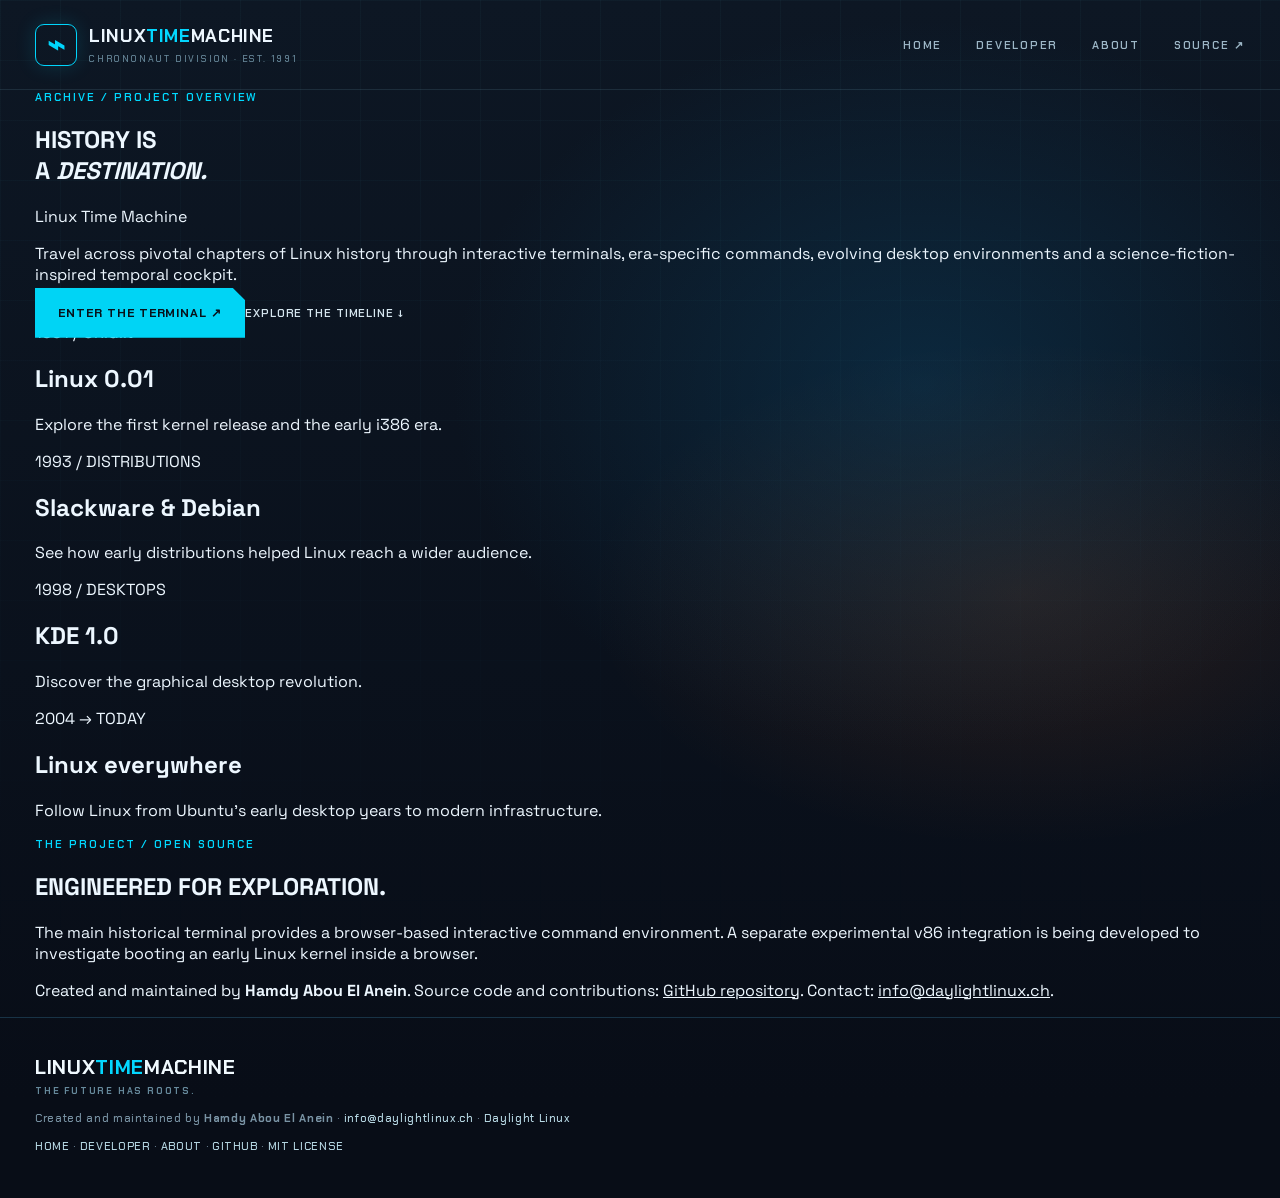
==== about.html @ ec5e4314 "feat: add polished about.html with creator identity and contact" ====
<!doctype html><html lang="en"><head><meta charset="UTF-8"><meta name="viewport" content="width=device-width,initial-scale=1"><meta name="theme-color" content="#080d17"><meta name="description" content="Explore Linux Time Machine, an interactive journey through the history of Linux, created by Hamdy Abou El Anein."><title>About | Linux Time Machine</title><link rel="stylesheet" href="/style.css?v=20261117-odyssey10"></head><body><div class="ambient" aria-hidden="true"></div><header class="site-header"><a class="brand" href="/" aria-label="Linux Time Machine home"><span class="brand-icon">⌁</span><span>LINUX<span class="brand-highlight">TIME</span>MACHINE<small>CHRONONAUT DIVISION · EST. 1991</small></span></a><nav class="header-links"><a href="/">HOME</a><a href="/developer.html">DEVELOPER</a><a href="/about.html">ABOUT</a><a href="https://github.com/hamdyaea/linux-time-machine" target="_blank" rel="noopener noreferrer">SOURCE ↗</a></nav></header><main class="profile-page"><section class="profile-hero"><div class="section-kicker">ARCHIVE / PROJECT OVERVIEW</div><h1>HISTORY IS<br>A <em>DESTINATION.</em></h1><p class="profile-lead">Linux Time Machine</p><p>Travel across pivotal chapters of Linux history through interactive terminals, era-specific commands, evolving desktop environments and a science-fiction-inspired temporal cockpit.</p><div class="profile-actions"><a class="primary-action" href="/#terminal-section">ENTER THE TERMINAL ↗</a><a class="secondary-action" href="/#timeline">EXPLORE THE TIMELINE ↓</a></div></section><section class="profile-grid"><article><span>1991 / ORIGIN</span><h2>Linux 0.01</h2><p>Explore the first kernel release and the early i386 era.</p></article><article><span>1993 / DISTRIBUTIONS</span><h2>Slackware &amp; Debian</h2><p>See how early distributions helped Linux reach a wider audience.</p></article><article><span>1998 / DESKTOPS</span><h2>KDE 1.0</h2><p>Discover the graphical desktop revolution.</p></article><article><span>2004 → TODAY</span><h2>Linux everywhere</h2><p>Follow Linux from Ubuntu's early desktop years to modern infrastructure.</p></article></section><section class="profile-panel"><div class="section-kicker">THE PROJECT / OPEN SOURCE</div><h2>ENGINEERED FOR EXPLORATION.</h2><p>The main historical terminal provides a browser-based interactive command environment. A separate experimental v86 integration is being developed to investigate booting an early Linux kernel inside a browser.</p><p>Created and maintained by <strong>Hamdy Abou El Anein</strong>. Source code and contributions: <a href="https://github.com/hamdyaea/linux-time-machine">GitHub repository</a>. Contact: <a href="mailto:info@daylightlinux.ch">info@daylightlinux.ch</a>.</p></section></main><footer><div class="footer-brand">LINUX<span>TIME</span>MACHINE <small>THE FUTURE HAS ROOTS.</small></div><div>Created and maintained by <strong>Hamdy Abou El Anein</strong> · <a href="mailto:info@daylightlinux.ch">info@daylightlinux.ch</a> · <a href="https://daylightlinux.ch">Daylight Linux</a></div><div><a href="/">HOME</a> · <a href="/developer.html">DEVELOPER</a> · <a href="/about.html">ABOUT</a> · <a href="https://github.com/hamdyaea">GITHUB</a> · <a href="https://github.com/hamdyaea/linux-time-machine/blob/main/LICENSE">MIT LICENSE</a></div></footer></body></html>
---- style.css ----
@import url('https://fonts.googleapis.com/css2?family=Chakra+Petch:wght@400;500;600;700&family=Space+Grotesk:wght@400;500;600;700&display=swap');
:root{color-scheme:dark;font-family:'Space Grotesk',Arial,sans-serif;background:#080d17;color:#edf7ff;scroll-behavior:smooth}*{box-sizing:border-box}body{margin:0;overflow-x:hidden}a{color:inherit}button,input{font:inherit}button{cursor:pointer}::selection{background:#00dcff;color:#07111b}.ambient{position:absolute;z-index:-1;inset:0 0 auto;height:1100px;background:radial-gradient(ellipse at 72% 35%,#0c486c65,transparent 36%),radial-gradient(ellipse at 80% 54%,#ef732522,transparent 30%),linear-gradient(180deg,#0d1724,#080d17);pointer-events:none}.ambient:after{content:"";position:absolute;inset:0;background-image:linear-gradient(#66d9ed09 1px,transparent 1px),linear-gradient(90deg,#66d9ed09 1px,transparent 1px);background-size:60px 60px;mask-image:linear-gradient(180deg,#000,transparent 90%)}.site-header{max-width:1300px;margin:auto;height:90px;padding:0 35px;display:flex;align-items:center;justify-content:space-between;border-bottom:1px solid #8bc9de21}.brand{display:flex;align-items:center;gap:12px;text-decoration:none;font:700 18px 'Chakra Petch',sans-serif;letter-spacing:.035em}.brand-highlight,.footer-brand span{color:#03d7ff}.brand small{display:block;color:#69899b;font:500 9px 'Chakra Petch',sans-serif;letter-spacing:.2em;margin-top:5px}.brand-icon{display:grid;place-items:center;width:42px;height:42px;border:1px solid #00d5fc;color:#00d5fc;border-radius:9px;font-size:30px;box-shadow:0 0 20px #00d9ff26}.header-links{display:flex;align-items:center;gap:34px}.header-links a{font:600 11px 'Chakra Petch',sans-serif;letter-spacing:.16em;text-decoration:none;color:#9db7c7}.header-links a:hover{color:#00d7ff}main{max-width:1300px;margin:auto;padding:0 35px}.hero{min-height:670px;display:grid;grid-template-columns:1fr 1fr;align-items:center;gap:30px;padding:80px 0 100px}.hero-copy{position:relative;z-index:2}.eyebrow,.section-kicker{font:600 11px 'Chakra Petch',sans-serif;letter-spacing:.18em;color:#00d9ff}.eyebrow{display:flex;align-items:center;gap:10px}.signal{width:7px;height:7px;background:#00d9ff;border-radius:50%;box-shadow:0 0 13px #00d9ff}.serial{color:#647f92}.hero h1{font:700 clamp(64px,7.1vw,110px)/.95 'Chakra Petch',sans-serif;letter-spacing:-.065em;margin:25px 0 24px}.outline-word{-webkit-text-stroke:1px #9ab9c9;color:transparent}.gradient-word{color:#00d9ff;text-shadow:0 0 45px #00bfff4a}.hero-copy>p{max-width:485px;color:#9bb4c6;font-size:16px;line-height:1.8}.hero-actions{display:flex;gap:22px;align-items:center;margin-top:35px;flex-wrap:wrap}.primary-action{background:#00d4f5;color:#07121b;text-decoration:none;padding:17px 23px;font:700 12px 'Chakra Petch',sans-serif;letter-spacing:.08em;box-shadow:0 0 35px #00d9ff33;clip-path:polygon(0 0,94% 0,100% 25%,100% 100%,0 100%)}.primary-action span{margin-left:12px}.primary-action:hover{background:#79edff}.secondary-action{color:#d6e6ef;text-decoration:none;font:600 11px 'Chakra Petch',sans-serif;letter-spacing:.08em}.secondary-action:hover{color:#00d9ff}.hero-stats{display:flex;gap:38px;margin-top:62px}.hero-stats div{display:flex;flex-direction:column;gap:7px;border-left:1px solid #2d586a;padding-left:15px}.hero-stats b{font:700 24px 'Chakra Petch',sans-serif}.hero-stats span{font:500 9px 'Chakra Petch',sans-serif;letter-spacing:.12em;color:#69899b}.machine-scene{height:540px;position:relative;isolation:isolate;overflow:hidden}.machine-scene:before{content:"";position:absolute;inset:6% 0 0;background:radial-gradient(ellipse at 50% 55%,#0a8cb32a,transparent 55%)}.scene-label{position:absolute;z-index:4;color:#719cb0;font:600 10px 'Chakra Petch',sans-serif;letter-spacing:.15em}.scene-label span{color:#03d9fc}.scene-label.top{top:20px;left:20px}.scene-label.bottom{bottom:20px;right:20px}.portal{position:absolute;width:min(440px,90%);aspect-ratio:1;left:50%;top:42%;transform:translate(-50%,-50%);border-radius:50%;filter:drop-shadow(0 0 36px #00c9ff66)}.portal-ring{position:absolute;inset:0;border-radius:50%;border:3px solid #00d9ff;box-shadow:0 0 15px #00d9ff,inset 0 0 35px #00d9ff77,0 0 75px #00d9ff44}.portal-ring.outer{background:repeating-conic-gradient(from 4deg,#00cfff 0deg 1deg,transparent 1deg 12deg);mask:radial-gradient(circle,transparent 61%,#000 63%,#000 65%,transparent 67%);animation:rotate 36s linear infinite}.portal-ring.inner{inset:10%;border:1px solid #5ee8ff88;background:radial-gradient(circle,#00b5f512 0%,#02283b6b 58%,transparent 68%);box-shadow:inset 0 0 70px #00b6ff30,0 0 30px #00b6ff33}.portal-core{position:absolute;inset:20%;display:flex;flex-direction:column;align-items:center;justify-content:center;background:radial-gradient(circle,#083b53aa,#02111a44 75%);border-radius:50%}.portal-year{font:700 clamp(66px,8vw,108px) 'Chakra Petch',sans-serif;letter-spacing:-.07em;color:#e5faff;text-shadow:0 0 35px #00cfff}.portal-caption{font:600 9px 'Chakra Petch',sans-serif;letter-spacing:.25em;color:#00d9ff}.road{position:absolute;z-index:0;bottom:-10%;height:38%;width:2px;background:linear-gradient(transparent,#ed7b37aa);transform-origin:bottom}.road-left{left:0;transform:rotate(60deg)}.road-right{right:0;transform:rotate(-60deg)}.vehicle{position:absolute;z-index:3;bottom:78px;left:50%;transform:translateX(-50%);width:320px;height:110px;filter:drop-shadow(0 0 18px #ed762c44)}.vehicle-body{position:absolute;bottom:25px;left:5%;width:90%;height:52px;background:linear-gradient(170deg,#c2c6bd 0%,#5e7480 24%,#172735 58%,#0d1925 100%);clip-path:polygon(8% 0,89% 0,100% 48%,96% 90%,5% 100%,0 55%);border-bottom:4px solid #ef8b42}.vehicle-cabin{position:absolute;bottom:62px;left:22%;width:57%;height:46px;background:linear-gradient(135deg,#95aab0,#1b384b 40%,#041522 70%);clip-path:polygon(18% 0,77% 0,100% 100%,0 100%);border-top:2px solid #b1bfc1}.vehicle-light{position:absolute;bottom:48px;width:42px;height:9px;background:#ffd9a4;box-shadow:0 0 23px 7px #ffa64a99;z-index:4}.vehicle-light.left{left:14px}.vehicle-light.right{right:14px}.wheel{position:absolute;bottom:14px;width:50px;height:28px;background:#02090e;border:3px solid #344451;border-radius:9px;z-index:4}.wheel.left{left:38px}.wheel.right{right:38px}@keyframes rotate{to{transform:rotate(360deg)}}.timeline-section,.console-section{padding:80px 0 40px;border-top:1px solid #183346}.section-heading{display:flex;justify-content:space-between;align-items:end;gap:25px;margin:12px 0 36px}.section-heading h2{font:700 clamp(34px,4vw,57px) 'Chakra Petch',sans-serif;letter-spacing:-.05em;margin:0}.section-heading h2 em{font-style:normal;color:#00d9ff}.section-heading p{color:#8da7b8;font-size:13px;line-height:1.7;max-width:370px;margin:0}.era-track{display:grid;grid-template-columns:repeat(5,1fr);gap:12px}.era-card{min-height:195px;border:1px solid #1c3c4b;background:linear-gradient(145deg,#132332,#0c1521);padding:19px;display:flex;flex-direction:column;gap:9px;position:relative;overflow:hidden}.era-card.active{border-color:#00c9ef;background:linear-gradient(145deg,#10465b,#102433 70%);box-shadow:inset 0 0 45px #00bfff0d}.era-card.active:before{content:"";position:absolute;left:0;right:0;top:0;height:3px;background:#00d9ff}.era-number{font:600 9px 'Chakra Petch',sans-serif;letter-spacing:.12em;color:#6c91a6}.era-card strong{font:700 49px 'Chakra Petch',sans-serif;letter-spacing:-.07em}.era-card>span:nth-of-type(2){font:600 10px 'Chakra Petch',sans-serif;letter-spacing:.07em;color:#c6d6de}.era-state{margin-top:auto;color:#718b9b;font:600 9px 'Chakra Petch',sans-serif;letter-spacing:.07em}.active .era-state{color:#00e4c3}.future{opacity:.72}.console-section{margin-top:85px}.console-shell{border:1px solid #31546a;background:#07121b;box-shadow:0 20px 80px #0008,0 0 50px #00a5ff10}.console-top{height:54px;background:#152738;border-bottom:1px solid #28495c;display:flex;align-items:center;justify-content:space-between;padding:0 20px;font:600 11px 'Chakra Petch',sans-serif;letter-spacing:.12em;color:#9bb8c7;gap:12px}.console-lights{display:flex;gap:7px}.console-lights i{width:9px;height:9px;background:#ff784e;border-radius:50%}.console-lights i:nth-child(2){background:#e6b650}.console-lights i:nth-child(3){background:#25ca91}.console-top button{border:1px solid #436579;background:#1b3444;color:#cde5ef;padding:8px 11px;font:600 10px 'Chakra Petch',sans-serif;letter-spacing:.07em}.console-top button:hover{background:#28526b}.console-meta,.console-footer{display:flex;justify-content:space-between;gap:12px;flex-wrap:wrap;padding:12px 23px;background:#0b1b27;border-bottom:1px solid #173746;color:#7193a7;font:600 10px 'Chakra Petch',sans-serif;letter-spacing:.07em}.console-meta b{color:#00e4c3}.console-footer{border-top:1px solid #173746;border-bottom:0}.terminal{height:400px;overflow:auto;padding:25px;font:13px/1.8 ui-monospace,SFMono-Regular,Consolas,monospace;white-space:pre-wrap;overflow-wrap:anywhere;cursor:text}.boot{color:#a8c6d2}.boot strong{color:#00e5c4}.line{color:#d5e8e7;white-space:pre-wrap}.entered{color:#00e3c2;margin-top:7px}#shell{display:flex;align-items:baseline;gap:9px;flex-wrap:wrap}#prompt{color:#00e3c2}#command{min-width:100px;flex:1;background:transparent;border:0;outline:none;color:#f4ffff;font:inherit;caret-color:#00e3c2}.accuracy{display:flex;gap:15px;align-items:start;margin:24px 0 35px;border-left:2px solid #d78b44;background:#1d2229;padding:17px 20px;color:#aabcc7;font-size:12px;line-height:1.8}.accuracy p{margin:0}.accuracy strong{color:#f0f6f9}.accuracy a{color:#00d9ff}.accuracy-icon{color:#f2a45b;font-size:19px}.manifesto{margin-top:100px;padding:70px 0 100px;border-top:1px solid #183346}.manifesto h2{font:700 clamp(36px,5.5vw,72px)/1.14 'Chakra Petch',sans-serif;letter-spacing:-.055em}.manifesto h2 em{font-style:normal;color:#e68c49}.manifesto h2 span{color:#00d9ff}.manifesto-grid{display:grid;grid-template-columns:repeat(3,1fr);gap:22px;margin-top:55px}.manifesto-grid article{border-top:1px solid #285064;padding-top:22px}.manifesto-grid article>span{font:600 11px 'Chakra Petch',sans-serif;color:#00d9ff}.manifesto-grid h3{font:700 19px 'Chakra Petch',sans-serif;letter-spacing:.04em}.manifesto-grid p{font-size:13px;color:#8ca9ba;line-height:1.7;max-width:300px}footer{border-top:1px solid #183346;max-width:1300px;margin:auto;padding:36px 35px 45px;display:flex;flex-direction:column;gap:14px;color:#7993a4;font:500 11px 'Chakra Petch',sans-serif;letter-spacing:.06em}footer a{color:#b7d8e4;text-decoration:none}.footer-brand{font-weight:700;font-size:20px;color:#f1faff}.footer-brand small{display:block;color:#66899b;font-size:9px;letter-spacing:.2em;margin-top:5px}@media(max-width:1050px){.hero{grid-template-columns:1fr;gap:0;padding-top:60px}.machine-scene{height:490px}.hero-copy{max-width:750px}.era-track{grid-template-columns:repeat(3,1fr)}}@media(max-width:650px){.site-header{height:75px;padding:0 18px}.brand{font-size:13px}.brand small{font-size:7px}.brand-icon{width:34px;height:34px}.header-links{gap:13px}.header-links a{font-size:9px}.header-links a:first-child,.header-links a:nth-child(2){display:none}main{padding:0 18px}.hero{padding:55px 0 55px;min-height:0}.hero h1{font-size:clamp(55px,13vw,85px)}.hero-copy>p{font-size:14px}.hero-stats{gap:16px;margin-top:40px}.hero-stats b{font-size:20px}.hero-stats span{font-size:8px}.machine-scene{height:370px}.portal{width:320px;max-width:100%}.portal-year{font-size:67px}.vehicle{transform:translateX(-50%) scale(.75);bottom:45px}.scene-label{font-size:8px}.section-heading{display:block}.section-heading p{margin-top:15px}.era-track{grid-template-columns:repeat(2,1fr)}.era-card{min-height:165px}.era-card strong{font-size:40px}.timeline-section,.console-section{padding-top:55px}.console-section{margin-top:55px}.console-top{font-size:9px;padding:0 10px}.console-meta,.console-footer{font-size:8px;padding:12px}.terminal{height:365px;padding:15px;font-size:11px}.manifesto{margin-top:60px}.manifesto-grid{grid-template-columns:1fr}.manifesto h2{font-size:37px}footer{padding:28px 18px}}@media(prefers-reduced-motion:reduce){*,*:before,*:after{animation:none!important;scroll-behavior:auto!important}}
/* Interactive timeline and original illustrative era environments */
.era-card{appearance:none;color:inherit;text-align:left;font:inherit;cursor:pointer;transition:transform .18s,border-color .18s,box-shadow .18s}
.era-card:hover,.era-card:focus-visible{transform:translateY(-4px);border-color:#00d9ff;outline-offset:3px}
.era-card.active{opacity:1}
.era-card .era-state{color:#7ea4b5}
.era-card.active .era-state{color:#00e4c3}
#boot-description{white-space:pre-wrap}
.desktop-preview{border:1px solid #29485b;border-bottom:0;background:radial-gradient(ellipse at 60% 50%,#1d3c4d,#0a1521 75%);padding:16px 18px 20px}
.preview-label{font:600 10px 'Chakra Petch',sans-serif;letter-spacing:.14em;color:#84adbf;margin-bottom:12px}
.preview-text{min-height:110px;display:grid;place-content:center;text-align:center;white-space:pre-line;color:#81c4db;font:600 15px/2 'Chakra Petch',sans-serif;letter-spacing:.1em;border:1px dashed #325269;background:#071521}
.desktop-scene{height:230px;max-width:720px;margin:auto;border:5px solid #203847;position:relative;overflow:hidden;background:linear-gradient(135deg,#245e91,#8ab4b7 60%,#183c6d)}
.desktop-1998{background:linear-gradient(135deg,#166879,#4caa9e 55%,#a6d4b7)}
.desktop-2004{background:linear-gradient(135deg,#693d85,#a65c42 55%,#e2a66c)}
.desktop-2026{background:radial-gradient(circle at 75% 25%,#6c78cc,#183457 48%,#0a1931)}
.desktop-bar{height:31px;padding:7px 12px;background:#10202cdd;color:#eaf7fc;font:600 11px 'Chakra Petch',sans-serif}
.desktop-window{position:absolute;top:60px;left:18%;width:64%;min-height:105px;background:#e9f1ef;color:#14242e;box-shadow:8px 10px 0 #06131a44}
.desktop-window-title{padding:8px 12px;background:#22546c;color:#fff;font:600 11px 'Chakra Petch',sans-serif}
.desktop-window-content{padding:18px;font:500 13px 'Space Grotesk',sans-serif}
.desktop-2004 .desktop-window-title{background:#6c3b4e}
.desktop-2026 .desktop-window{border-radius:10px;overflow:hidden;background:#172c45;color:#eaf5fa}
.desktop-2026 .desktop-window-title{background:#264968}
.command-guide{margin:24px 0 20px;padding:24px;border:1px solid #25495d;background:#0e1c2a}
.command-guide h3,.era-knowledge h3{font:700 23px 'Chakra Petch',sans-serif;letter-spacing:.02em;margin:12px 0}
.command-guide p{color:#90adbd;font-size:13px;line-height:1.7;margin:0 0 20px}
.command-tips{display:grid;grid-template-columns:repeat(3,1fr);gap:11px}
.command-tip{min-height:78px;text-align:left;padding:13px 15px;border:1px solid #285168;background:#102738;color:#c5dce6;display:flex;flex-direction:column;gap:9px;transition:background .2s,border-color .2s}
.command-tip:hover,.command-tip:focus-visible{background:#173b51;border-color:#00d9ff}
.command-tip code{font:700 14px ui-monospace,SFMono-Regular,Consolas,monospace;color:#00e5c4}
.command-tip span{font-size:11px;color:#8baebf}
.era-knowledge{padding:18px 24px 23px;border:1px solid #25495d;background:#101e2a}
.era-knowledge h3{font-size:17px}
.era-knowledge ul{padding-left:20px;margin:12px 0 0;color:#a3bccc;font-size:13px;line-height:1.9}
@media(max-width:750px){.command-tips{grid-template-columns:repeat(2,1fr)}}
@media(max-width:470px){.command-tips{grid-template-columns:1fr}.era-card{padding:13px}.desktop-window{left:9%;width:82%}}

/* Authentic-inspired monochrome console, visually isolated from the time-machine UI. */
.console-shell{--phosphor:#54f879;--dim:#248e43;--screen:#010302;background:#000;border:9px solid #151b19;border-radius:10px;box-shadow:inset 0 0 0 2px #344039,0 22px 60px #000b,0 0 40px #0cff3920;overflow:hidden}
.console-top{background:linear-gradient(#303630,#1b211c);border-bottom:2px solid #080b08;color:#c6d3c6;font:600 11px ui-monospace,monospace;height:42px}
.console-lights i{background:#576259!important;width:6px;height:6px;box-shadow:none}
.console-lights i:first-child{background:#ff7d53!important}
.console-top button{background:#18241a;border:1px solid #4a644f;color:#b6d3b9;font:600 10px ui-monospace,monospace}
.console-meta,.console-footer{background:#050b06;color:var(--dim);border-color:#14281b;font:11px ui-monospace,monospace;letter-spacing:0}
.console-meta b{color:var(--phosphor)}
.terminal{position:relative;background:var(--screen);color:var(--phosphor);height:490px;padding:22px 24px;font:15px/1.45 'Courier New',Courier,monospace;letter-spacing:.012em;text-shadow:0 0 5px #3df36b4f;isolation:isolate;scrollbar-color:#285c34 #000}
.terminal::before{content:"";pointer-events:none;position:sticky;display:block;top:-22px;height:0;z-index:5}
.terminal::after{content:"";pointer-events:none;position:absolute;inset:0;background:repeating-linear-gradient(to bottom,transparent 0,transparent 3px,#00000022 4px);opacity:.32;z-index:4}
.boot,.line,.entered,#prompt,#command{color:var(--phosphor)!important;text-shadow:0 0 5px #3df36b4f}
.boot{white-space:pre-wrap;margin-bottom:10px}
.line{min-height:1.45em}
.entered{margin-top:5px}
#shell{align-items:center;gap:8px}
#command{caret-color:var(--phosphor);font:inherit;letter-spacing:inherit}
#command::selection{background:var(--phosphor);color:#000}
#prompt{white-space:pre-wrap}
.console-shell[data-era="1991"]{--phosphor:#55ff70;--dim:#33844a}
.console-shell[data-era="1993"]{--phosphor:#66ef83;--dim:#3b9157}
.console-shell[data-era="1998"]{--phosphor:#78ff8b;--dim:#45985b}
.console-shell[data-era="2004"]{--phosphor:#8bff96;--dim:#4b9e5e}
.console-shell[data-era="2026"]{--phosphor:#a2ffb0;--dim:#509d67}
.console-shell[data-era="1991"] .console-top{background:linear-gradient(#242824,#101510)}
.console-shell[data-era="2004"] .console-top,.console-shell[data-era="2026"] .console-top{background:linear-gradient(#303b32,#1d2921)}
.console-shell.is-booting .terminal{animation:screen-wake .36s ease-out}
@keyframes screen-wake{0%{filter:brightness(2);transform:scaleY(.02)}45%{filter:brightness(1.5);transform:scaleY(1)}100%{filter:brightness(1);transform:scaleY(1)}}
@media(max-width:650px){.console-shell{border-width:5px}.terminal{font-size:12px;height:410px;padding:15px 12px}.console-meta,.console-footer{font-size:9px}.console-top{font-size:9px}}
@media(prefers-reduced-motion:reduce){.console-shell.is-booting .terminal{animation:none}}

/* First-screen destination console */
.console-featured{padding-top:22px;margin-top:0;scroll-margin-top:90px}
.console-featured .section-heading{margin-bottom:18px}
.console-featured .section-heading h2{font-size:clamp(28px,3.2vw,44px)}
.console-featured .section-heading p{max-width:540px}
.console-featured .terminal{height:390px}
.quick-years{display:flex;align-items:center;flex-wrap:wrap;gap:9px;margin:0 0 15px;padding:12px 14px;background:#091923;border:1px solid #2b4b5d}
.quick-years span{font:700 11px 'Chakra Petch',sans-serif;color:#8ab4c5;letter-spacing:.13em;margin-right:12px}
.quick-years button{border:1px solid #3b6070;background:#102532;color:#b2d6df;padding:9px 17px;cursor:pointer;font:700 13px 'Chakra Petch',sans-serif;transition:background .2s,color .2s,box-shadow .2s}
.quick-years button:hover,.quick-years button:focus-visible,.quick-years button.selected{background:#00d8c1;color:#051820;border-color:#00d8c1;box-shadow:0 0 17px #00d8c144}
.console-featured .command-guide{margin-top:15px}
.console-featured .desktop-preview{padding-top:10px}
@media(max-width:650px){.console-featured .terminal{height:340px}.quick-years button{padding:8px 11px}.quick-years span{width:100%}}

/* Temporal drive — mechanical cockpit redesign */
.machine-scene{min-height:580px;overflow:hidden;border-radius:24px;border:1px solid #3a6c79;background:radial-gradient(ellipse at 50% 45%,#095c7d70 0%,#071827 48%,#020811 85%);box-shadow:inset 0 0 90px #000,0 25px 70px #000a,0 0 45px #00caff15}
.machine-scene:after{content:"";position:absolute;inset:8px;pointer-events:none;border:2px solid #bd7a43aa;border-radius:18px;box-shadow:inset 0 0 0 5px #12242e,inset 0 0 0 8px #46606b,0 0 20px #e88b3a25}
.machine-scene .portal{top:43%;width:min(420px,82%);filter:drop-shadow(0 0 30px #03d6ff)}
.machine-scene .portal-ring.outer{border:12px ridge #a88b69;background:repeating-conic-gradient(#20e8ff 0 3deg,#0a2638 3deg 10deg,#de853b 10deg 12deg,#051320 12deg 15deg);mask:radial-gradient(circle,transparent 57%,#000 59%,#000 72%,transparent 74%);animation:rotate 18s linear infinite}
.machine-scene .portal-ring.inner{inset:13%;border:8px double #e4a065;box-shadow:inset 0 0 70px #00dbff80,0 0 45px #00c9ff8a,0 0 8px 2px #f4a95e}
.machine-scene .portal-core{inset:24%;background:radial-gradient(circle,#0879a6b8 0%,#022333cc 70%);box-shadow:inset 0 0 60px #14e4ff}
.machine-scene .portal-year{font-size:clamp(58px,7vw,94px);color:#f0ffff;text-shadow:0 0 25px #02d8ff}
.machine-scene .vehicle{bottom:65px;width:340px;transform:translateX(-50%) perspective(500px) rotateX(9deg);filter:drop-shadow(0 12px 20px #000) drop-shadow(0 0 12px #f0a65a)}
.machine-scene .vehicle-body{background:linear-gradient(170deg,#faf0d4 0%,#b89c7c 15%,#4b6474 38%,#172733 65%,#0a141d 100%);border-bottom:5px solid #ffae5a;box-shadow:0 0 24px #ff914955}
.machine-scene .vehicle-cabin{background:linear-gradient(130deg,#e3bd8e,#668899 35%,#042e43 65%,#051522 80%);border-top:3px solid #f4d5a0}
.machine-scene .road{height:50%;width:3px;background:linear-gradient(transparent,#00d6ff,#ffae55);box-shadow:0 0 18px #00d6ff}
.machine-scene .scene-label{z-index:6;background:#05151dc9;border:1px solid #af845b88;padding:10px 12px;border-radius:4px;color:#c0e9f4}
.machine-scene .scene-label.top{top:27px;left:28px}
.machine-scene .scene-label.bottom{bottom:27px;right:28px}
.machine-scene:before{background:repeating-linear-gradient(0deg,transparent 0 26px,#00c9ff10 27px 28px),radial-gradient(ellipse at 50% 46%,#0ed4ff40,transparent 65%);animation:temporal-pulse 4s ease-in-out infinite alternate}
@keyframes temporal-pulse{from{opacity:.65}to{opacity:1}}
.hero{gap:42px}
@media(max-width:650px){.machine-scene{min-height:390px;height:390px}.machine-scene .vehicle{transform:translateX(-50%) scale(.72);bottom:45px}.machine-scene .scene-label{padding:6px;font-size:8px}.machine-scene .portal{width:min(330px,90%)}}
@media(prefers-reduced-motion:reduce){.machine-scene:before,.machine-scene .portal-ring.outer{animation:none}}
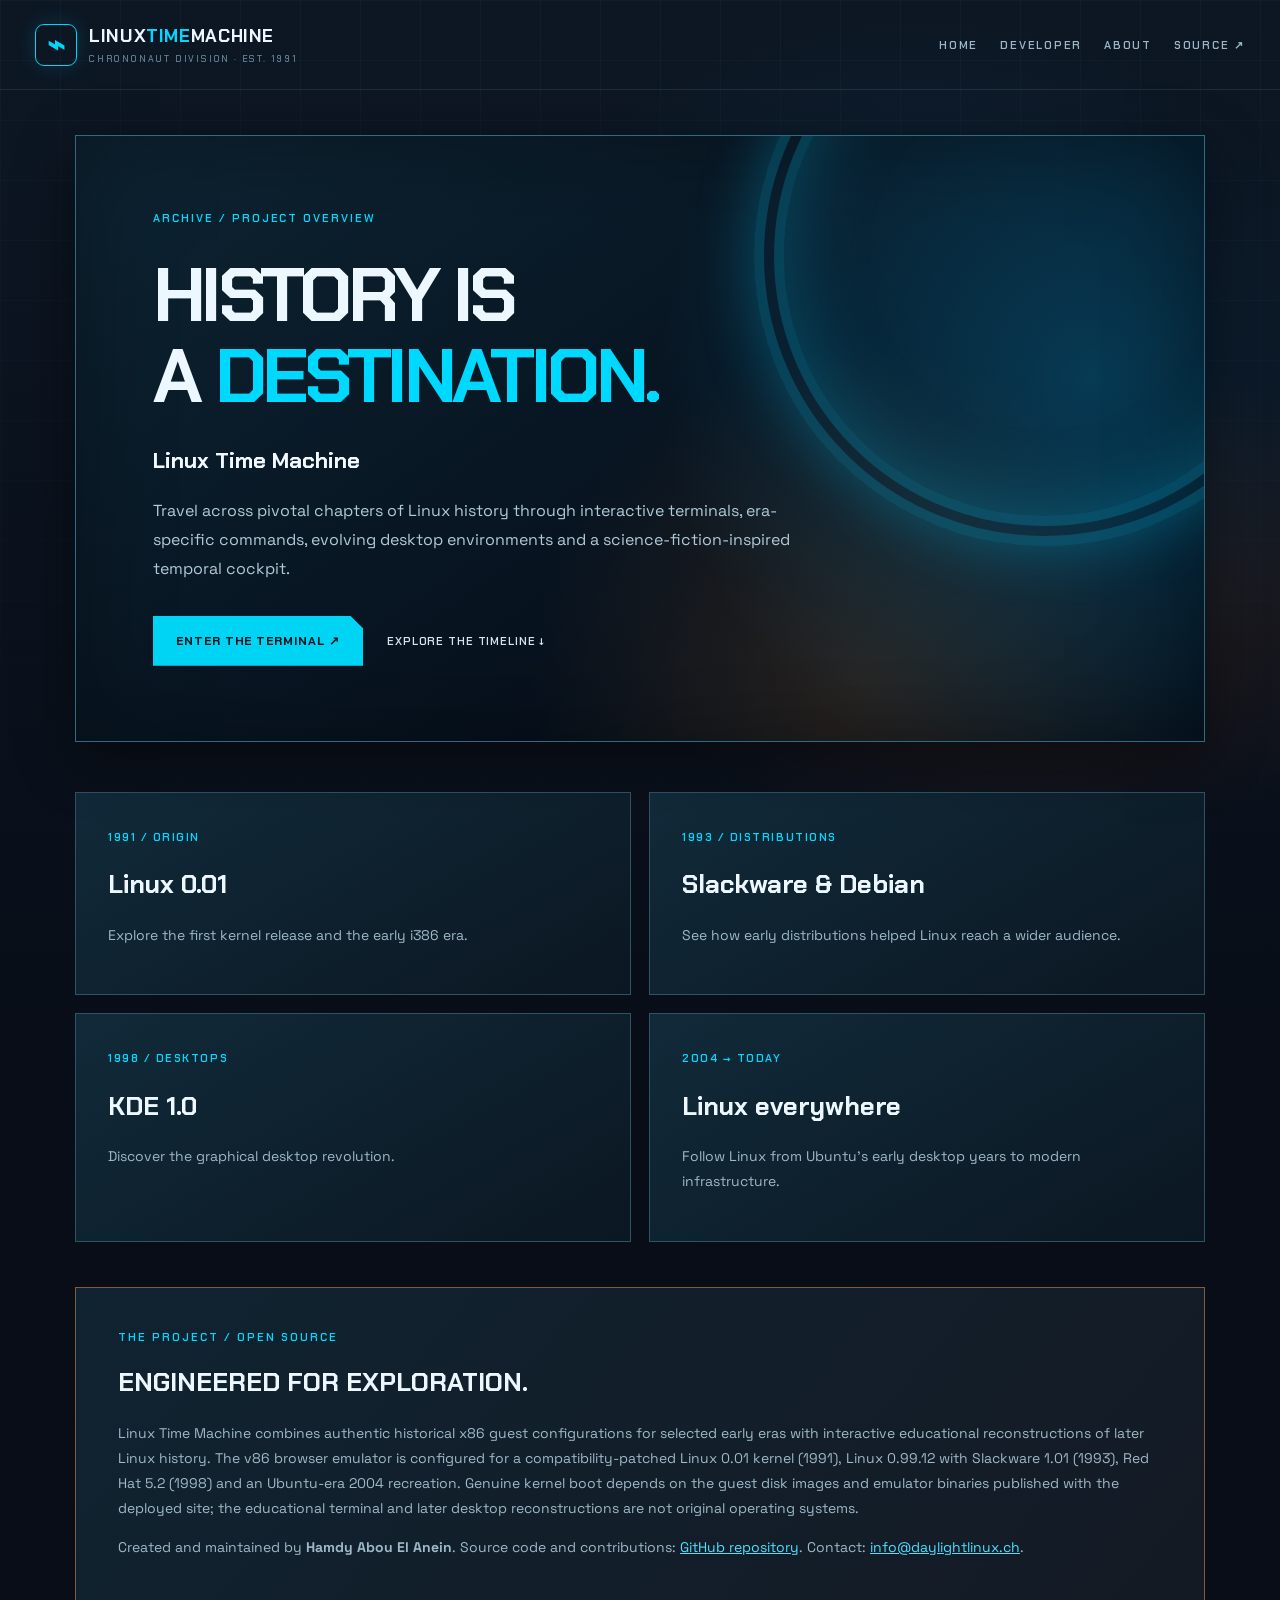
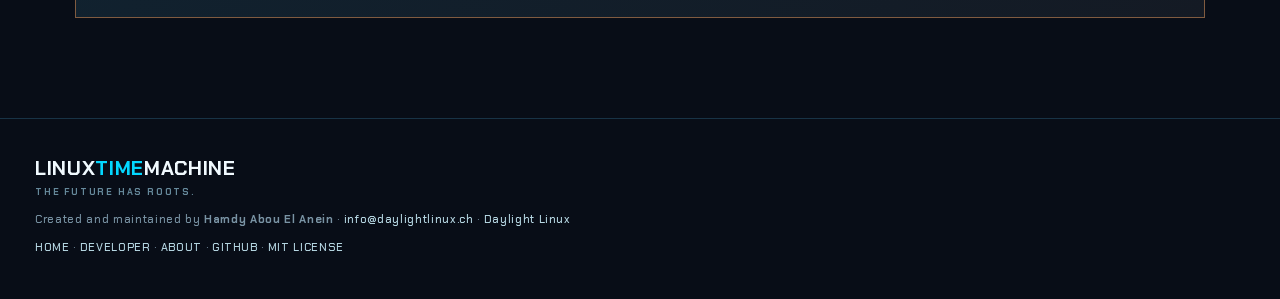
==== commit bae13e06: "docs(seo): clarify historical guests and improve discoverability" ====
--- a/about.html
+++ b/about.html
@@ -1 +1 @@
-<!doctype html><html lang="en"><head><meta charset="UTF-8"><meta name="viewport" content="width=device-width,initial-scale=1"><meta name="theme-color" content="#080d17"><meta name="description" content="Explore Linux Time Machine, an interactive journey through the history of Linux, created by Hamdy Abou El Anein."><title>About | Linux Time Machine</title><link rel="stylesheet" href="/style.css?v=20261117-odyssey10"></head><body><div class="ambient" aria-hidden="true"></div><header class="site-header"><a class="brand" href="/" aria-label="Linux Time Machine home"><span class="brand-icon">⌁</span><span>LINUX<span class="brand-highlight">TIME</span>MACHINE<small>CHRONONAUT DIVISION · EST. 1991</small></span></a><nav class="header-links"><a href="/">HOME</a><a href="/developer.html">DEVELOPER</a><a href="/about.html">ABOUT</a><a href="https://github.com/hamdyaea/linux-time-machine" target="_blank" rel="noopener noreferrer">SOURCE ↗</a></nav></header><main class="profile-page"><section class="profile-hero"><div class="section-kicker">ARCHIVE / PROJECT OVERVIEW</div><h1>HISTORY IS<br>A <em>DESTINATION.</em></h1><p class="profile-lead">Linux Time Machine</p><p>Travel across pivotal chapters of Linux history through interactive terminals, era-specific commands, evolving desktop environments and a science-fiction-inspired temporal cockpit.</p><div class="profile-actions"><a class="primary-action" href="/#terminal-section">ENTER THE TERMINAL ↗</a><a class="secondary-action" href="/#timeline">EXPLORE THE TIMELINE ↓</a></div></section><section class="profile-grid"><article><span>1991 / ORIGIN</span><h2>Linux 0.01</h2><p>Explore the first kernel release and the early i386 era.</p></article><article><span>1993 / DISTRIBUTIONS</span><h2>Slackware &amp; Debian</h2><p>See how early distributions helped Linux reach a wider audience.</p></article><article><span>1998 / DESKTOPS</span><h2>KDE 1.0</h2><p>Discover the graphical desktop revolution.</p></article><article><span>2004 → TODAY</span><h2>Linux everywhere</h2><p>Follow Linux from Ubuntu's early desktop years to modern infrastructure.</p></article></section><section class="profile-panel"><div class="section-kicker">THE PROJECT / OPEN SOURCE</div><h2>ENGINEERED FOR EXPLORATION.</h2><p>The main historical terminal provides a browser-based interactive command environment. A separate experimental v86 integration is being developed to investigate booting an early Linux kernel inside a browser.</p><p>Created and maintained by <strong>Hamdy Abou El Anein</strong>. Source code and contributions: <a href="https://github.com/hamdyaea/linux-time-machine">GitHub repository</a>. Contact: <a href="mailto:info@daylightlinux.ch">info@daylightlinux.ch</a>.</p></section></main><footer><div class="footer-brand">LINUX<span>TIME</span>MACHINE <small>THE FUTURE HAS ROOTS.</small></div><div>Created and maintained by <strong>Hamdy Abou El Anein</strong> · <a href="mailto:info@daylightlinux.ch">info@daylightlinux.ch</a> · <a href="https://daylightlinux.ch">Daylight Linux</a></div><div><a href="/">HOME</a> · <a href="/developer.html">DEVELOPER</a> · <a href="/about.html">ABOUT</a> · <a href="https://github.com/hamdyaea">GITHUB</a> · <a href="https://github.com/hamdyaea/linux-time-machine/blob/main/LICENSE">MIT LICENSE</a></div></footer></body></html>+<!doctype html><html lang="en"><head><meta charset="UTF-8"><meta name="viewport" content="width=device-width,initial-scale=1"><meta name="theme-color" content="#080d17"><meta name="description" content="Explore Linux Time Machine, an interactive journey through the history of Linux, created by Hamdy Abou El Anein."><link rel="canonical" href="https://linuxtimemachine.org/about"><meta property="og:type" content="website"><meta property="og:url" content="https://linuxtimemachine.org/about"><meta property="og:title" content="About Linux Time Machine — Historical Linux Browser Experience"><meta property="og:description" content="Discover how Linux Time Machine blends historical x86 Linux guests with educational retro desktop experiences."><meta property="og:image" content="https://linuxtimemachine.org/assets/linux-time-machine-social.png"><meta name="twitter:card" content="summary_large_image"><title>About Linux Time Machine — Historical Linux Browser Experience</title><link rel="stylesheet" href="/style.css?v=20261117-odyssey10"></head><body><div class="ambient" aria-hidden="true"></div><header class="site-header"><a class="brand" href="/" aria-label="Linux Time Machine home"><span class="brand-icon">⌁</span><span>LINUX<span class="brand-highlight">TIME</span>MACHINE<small>CHRONONAUT DIVISION · EST. 1991</small></span></a><nav class="header-links"><a href="/">HOME</a><a href="/developer.html">DEVELOPER</a><a href="/about.html">ABOUT</a><a href="https://github.com/hamdyaea/linux-time-machine" target="_blank" rel="noopener noreferrer">SOURCE ↗</a></nav></header><main class="profile-page"><section class="profile-hero"><div class="section-kicker">ARCHIVE / PROJECT OVERVIEW</div><h1>HISTORY IS<br>A <em>DESTINATION.</em></h1><p class="profile-lead">Linux Time Machine</p><p>Travel across pivotal chapters of Linux history through interactive terminals, era-specific commands, evolving desktop environments and a science-fiction-inspired temporal cockpit.</p><div class="profile-actions"><a class="primary-action" href="/#terminal-section">ENTER THE TERMINAL ↗</a><a class="secondary-action" href="/#timeline">EXPLORE THE TIMELINE ↓</a></div></section><section class="profile-grid"><article><span>1991 / ORIGIN</span><h2>Linux 0.01</h2><p>Explore the first kernel release and the early i386 era.</p></article><article><span>1993 / DISTRIBUTIONS</span><h2>Slackware &amp; Debian</h2><p>See how early distributions helped Linux reach a wider audience.</p></article><article><span>1998 / DESKTOPS</span><h2>KDE 1.0</h2><p>Discover the graphical desktop revolution.</p></article><article><span>2004 → TODAY</span><h2>Linux everywhere</h2><p>Follow Linux from Ubuntu's early desktop years to modern infrastructure.</p></article></section><section class="profile-panel"><div class="section-kicker">THE PROJECT / OPEN SOURCE</div><h2>ENGINEERED FOR EXPLORATION.</h2><p>Linux Time Machine combines authentic historical x86 guest configurations for selected early eras with interactive educational reconstructions of later Linux history. The v86 browser emulator is configured for a compatibility-patched Linux 0.01 kernel (1991), Linux 0.99.12 with Slackware 1.01 (1993), Red Hat 5.2 (1998) and an Ubuntu-era 2004 recreation. Genuine kernel boot depends on the guest disk images and emulator binaries published with the deployed site; the educational terminal and later desktop reconstructions are not original operating systems.</p><p>Created and maintained by <strong>Hamdy Abou El Anein</strong>. Source code and contributions: <a href="https://github.com/hamdyaea/linux-time-machine">GitHub repository</a>. Contact: <a href="mailto:info@daylightlinux.ch">info@daylightlinux.ch</a>.</p></section></main><footer><div class="footer-brand">LINUX<span>TIME</span>MACHINE <small>THE FUTURE HAS ROOTS.</small></div><div>Created and maintained by <strong>Hamdy Abou El Anein</strong> · <a href="mailto:info@daylightlinux.ch">info@daylightlinux.ch</a> · <a href="https://daylightlinux.ch">Daylight Linux</a></div><div><a href="/">HOME</a> · <a href="/developer.html">DEVELOPER</a> · <a href="/about.html">ABOUT</a> · <a href="https://github.com/hamdyaea">GITHUB</a> · <a href="https://github.com/hamdyaea/linux-time-machine/blob/main/LICENSE">MIT LICENSE</a></div></footer></body></html>
--- a/style.css
+++ b/style.css
@@ -100,3 +100,96 @@
 .hero{gap:42px}
 @media(max-width:650px){.machine-scene{min-height:390px;height:390px}.machine-scene .vehicle{transform:translateX(-50%) scale(.72);bottom:45px}.machine-scene .scene-label{padding:6px;font-size:8px}.machine-scene .portal{width:min(330px,90%)}}
 @media(prefers-reduced-motion:reduce){.machine-scene:before,.machine-scene .portal-ring.outer{animation:none}}
+
+/* Odyssey design system: machine instrumentation and editorial pages */
+.machine-scene{background:radial-gradient(ellipse at 50% 45%,#08648a88 0%,#05121e 52%,#02070c 90%),repeating-linear-gradient(90deg,#122634 0 2px,transparent 2px 35px);border:12px ridge #566776;outline:2px solid #bb8b57;outline-offset:-6px}
+.cockpit-frame{position:absolute;inset:0;z-index:5;pointer-events:none}
+.cockpit-bolt{position:absolute;width:16px;height:16px;border-radius:50%;border:3px solid #394f5b;background:radial-gradient(circle at 30% 25%,#e8c18a,#4c6470 50%,#091b26);box-shadow:0 0 0 2px #b4824c}
+.cockpit-bolt.b1{top:15px;left:15px}.cockpit-bolt.b2{top:15px;right:15px}.cockpit-bolt.b3{bottom:15px;left:15px}.cockpit-bolt.b4{bottom:15px;right:15px}
+.cockpit-radar{position:absolute;top:75px;left:26px;max-width:170px;padding:12px;background:#031522ed;border:1px solid #00c9ee9c;box-shadow:0 0 15px #00c9ff26,inset 0 0 15px #00d9ff16;color:#66d7f1;font:600 9px/1.7 'Chakra Petch',sans-serif;letter-spacing:.08em}
+.cockpit-radar strong{display:block;color:#eeb56e;font-size:10px}
+.cockpit-gauge{position:absolute;top:80px;right:24px;display:flex;flex-direction:column;align-items:center;justify-content:center;width:126px;height:126px;border:9px ridge #7a8892;border-radius:50%;background:radial-gradient(circle,#13465c,#03131d 68%);box-shadow:0 0 0 4px #c68b54,0 0 26px #00dcff50;color:#a8eaff;text-align:center;font:600 9px 'Chakra Petch',sans-serif}
+.cockpit-gauge strong{font-size:31px;color:#fff;text-shadow:0 0 13px #00dfff}.cockpit-gauge small{color:#ffbd79;font-size:9px}
+.cockpit-leds{position:absolute;bottom:33px;left:35px;display:flex;gap:11px}.cockpit-leds i{width:9px;height:9px;border-radius:50%;background:#00f4dd;box-shadow:0 0 14px #00f4dd}.cockpit-leds i:nth-child(2n){background:#ff9c4e;box-shadow:0 0 14px #ff9c4e}
+.profile-page{max-width:1200px}.profile-hero{position:relative;overflow:hidden;min-height:450px;margin:45px 0 50px;padding:75px clamp(25px,6vw,80px);border:1px solid #306b82;background:radial-gradient(circle at 90% 40%,#0879a866,transparent 40%),radial-gradient(circle at 70% 90%,#b16b2c33,transparent 35%),linear-gradient(145deg,#0d2433,#06101c 65%);box-shadow:inset 0 0 100px #0005,0 15px 55px #0007}
+.profile-hero:after{content:"";position:absolute;right:-130px;top:-170px;width:520px;height:520px;border:30px double #00b9e53a;border-radius:50%;box-shadow:0 0 60px #00cfff44,inset 0 0 80px #00cfff44;pointer-events:none}
+.profile-hero h1{position:relative;z-index:1;max-width:800px;font:700 clamp(42px,6vw,83px)/1.05 'Chakra Petch',sans-serif;letter-spacing:-.06em;margin:30px 0}.profile-hero h1 em{font-style:normal;color:#00d9ff}
+.profile-hero p{position:relative;z-index:1;max-width:650px;color:#b0cbd7;font-size:16px;line-height:1.8}.profile-hero .profile-lead{font:700 22px 'Chakra Petch',sans-serif;color:#f2f9ff}.profile-actions{position:relative;z-index:1;display:flex;gap:24px;align-items:center;flex-wrap:wrap;margin-top:32px}
+.profile-grid{display:grid;grid-template-columns:repeat(2,minmax(0,1fr));gap:18px;margin:0 0 45px}.profile-grid article{padding:32px;background:linear-gradient(150deg,#112a39,#0b1722);border:1px solid #2d5367;min-height:190px}.profile-grid article>span{font:600 11px 'Chakra Petch',sans-serif;letter-spacing:.14em;color:#00d9ff}.profile-grid h2,.profile-panel h2{font:700 26px 'Chakra Petch',sans-serif}.profile-grid p,.profile-panel p{color:#9eb9c7;line-height:1.8;font-size:14px}.profile-panel{padding:42px;border:1px solid #805b40;background:linear-gradient(130deg,#102331,#141a24);margin:0 0 100px}.profile-panel a{color:#4de1ff}.header-links{gap:22px}
+@media(max-width:800px){.cockpit-radar{display:none}.cockpit-gauge{width:90px;height:90px;right:12px;top:55px}.cockpit-gauge strong{font-size:22px}.profile-grid{grid-template-columns:1fr}.header-links{gap:12px}.header-links a{font-size:9px}}
+@media(max-width:650px){.profile-hero{padding:45px 22px;min-height:0}.profile-hero h1{font-size:42px}.profile-panel{padding:24px}.header-links a[href="/about.html"]{display:none}.machine-scene{border-width:7px}.cockpit-gauge{transform:scale(.7);transform-origin:top right}}
+
+.temporal-gallery{margin:20px 0 65px;padding:18px;background:linear-gradient(145deg,#0d202b,#07111c);border:1px solid #315e70;box-shadow:0 15px 50px #0009}.temporal-gallery img{display:block;width:100%;height:auto;margin-top:16px;border:1px solid #356070;border-radius:9px}.temporal-gallery-caption{display:flex;justify-content:space-between;gap:10px;flex-wrap:wrap;margin-top:14px;font:600 10px 'Chakra Petch',sans-serif;letter-spacing:.14em;color:#7fd5e7}
+
+/* CHRONODECK 11 — interactive cockpit inspired by the approved concept artwork */
+.chrono-dashboard{position:relative;display:grid;grid-template-columns:minmax(0,1fr) 238px;grid-template-rows:auto minmax(0,1fr) auto;column-gap:18px;padding:22px;background:radial-gradient(ellipse at 50% 10%,#164f66,#07131d 60%,#040a0f),repeating-linear-gradient(90deg,#a676401a 0 2px,transparent 2px 24px);border:12px ridge #7c8388;border-radius:28px;box-shadow:inset 0 0 0 4px #d39b61,inset 0 0 0 9px #122b36,0 25px 65px #000c,0 0 45px #03ccff28;isolation:isolate}
+.chrono-dashboard:before{content:"";position:absolute;inset:8px;border:1px solid #dcab72;border-radius:16px;pointer-events:none;z-index:3;box-shadow:inset 0 0 0 3px #12212b}
+.chrono-banner{grid-column:1/-1;display:flex;align-items:center;gap:18px;min-height:110px;padding:18px 26px;margin-bottom:18px;border:2px solid #27768c;border-radius:13px;background:radial-gradient(ellipse at 50% 100%,#096486,#03121d 75%);box-shadow:inset 0 0 35px #05d9ff2a,0 0 20px #00d9ff22}
+.chrono-emblem{display:grid;place-items:center;flex:0 0 65px;width:65px;height:65px;border:7px double #e5a35f;border-radius:50%;background:#052535;color:#00e9ff;font-size:35px;box-shadow:0 0 22px #00e9ff6b}
+.chrono-banner strong{display:block;color:#e8faff;text-shadow:0 0 24px #00cfff;font:700 clamp(22px,3.2vw,40px) 'Chakra Petch',sans-serif;letter-spacing:.02em}
+.chrono-banner small{display:block;margin-top:6px;color:#7de2ff;font:600 10px 'Chakra Petch',sans-serif;letter-spacing:.18em}
+.chrono-power{margin-left:auto;white-space:nowrap;color:#77f5d1;font:600 10px 'Chakra Petch',sans-serif;letter-spacing:.08em}
+.chrono-side{grid-column:2;grid-row:2;display:flex;flex-direction:column;gap:16px;padding:16px;border:7px ridge #7b858c;border-radius:18px;background:linear-gradient(160deg,#091f2f,#020b15);box-shadow:inset 0 0 30px #000,0 0 20px #00dfff1a}
+.chrono-side-title{text-align:center;color:#a3e8ff;font:700 16px 'Chakra Petch',sans-serif;letter-spacing:.07em}
+.chrono-side .quick-years{display:flex;flex-direction:column;gap:10px;margin:0;padding:0;background:none;border:0}
+.chrono-side .quick-years>span{display:none}
+.chrono-side .quick-years button{display:block;width:100%;min-height:54px;text-align:left;padding:10px 14px;background:linear-gradient(130deg,#0b263b,#071421);border:1px solid #42788e;border-radius:7px;color:#c5e9f5;font:700 20px 'Chakra Petch',sans-serif;box-shadow:inset 0 0 12px #03ccff0a;transition:box-shadow .2s,border-color .2s,transform .2s}
+.chrono-side .quick-years button:hover{border-color:#0be3ff;transform:translateX(-3px)}
+.chrono-side .quick-years button.selected{color:#fff;border-color:#00e8ff;background:linear-gradient(130deg,#0b6288,#063047);box-shadow:0 0 19px #00d9ff88,inset 0 0 20px #00d9ff2b;text-shadow:0 0 13px #00e8ff}
+.chrono-side-gauge{display:flex;flex-direction:column;align-items:center;justify-content:center;align-self:center;width:160px;height:160px;border:12px ridge #a18d7b;border-radius:50%;background:radial-gradient(circle,#14536a,#021019 73%);box-shadow:0 0 0 4px #a87040,inset 0 0 24px #00cfff33,0 0 24px #00d9ff44;font:600 10px 'Chakra Petch',sans-serif;color:#9ce9ff;text-align:center}
+.chrono-side-gauge strong{font-size:42px;color:#fff;text-shadow:0 0 20px #00dfff}.chrono-side-gauge small{font-size:9px;color:#f0ae65}
+.chrono-side-status{display:grid;grid-template-columns:1fr auto;gap:9px;padding:14px 5px;border-top:1px solid #315468;font:600 10px 'Chakra Petch',sans-serif;color:#7098aa}.chrono-side-status b{color:#00efc8}
+.chrono-main{grid-column:1;grid-row:2;min-width:0;border:10px ridge #6b7c86;border-radius:20px;background:#02070b;box-shadow:0 0 0 4px #b68a5a,0 0 28px #00dfff22,inset 0 0 40px #000;overflow:hidden}
+.chrono-screen-label{display:flex;justify-content:space-between;gap:12px;padding:9px 15px;background:#102c39;color:#6ed9f0;font:600 10px 'Chakra Petch',sans-serif;letter-spacing:.12em}
+.chrono-screen-label span:last-child{color:#5ff7c7}
+.chrono-main .console-shell{border:0;border-radius:0;background:#000;box-shadow:none}
+.chrono-main .console-top{background:#0b1a21;border-bottom-color:#244c55}
+.chrono-main .console-meta,.chrono-main .console-footer{background:#06151a}
+.chrono-main .terminal{min-height:390px;height:clamp(390px,40vw,500px);background:radial-gradient(ellipse at center,#031911,#000 78%);color:#aaffb7;text-shadow:0 0 5px #00ef8d35;font-size:14px;line-height:1.65;white-space:pre-wrap;position:relative}
+.chrono-main .terminal:before{content:"";position:sticky;display:block;pointer-events:none;inset:0;height:0}
+.chrono-main .boot{color:#80e2b3}.chrono-main #prompt,.chrono-main .entered{color:#4bff96}.chrono-main #command{color:#d7ffea;caret-color:#00ff8c}.chrono-main .line{color:#b6efce}
+.chrono-bottom{grid-column:1/-1;display:flex;justify-content:space-between;align-items:center;gap:12px;flex-wrap:wrap;margin-top:18px;padding:15px 20px;background:linear-gradient(90deg,#102d3c,#051823,#102d3c);border:2px solid #8c6a4c;border-radius:9px;color:#e8ae73;font:700 11px 'Chakra Petch',sans-serif;letter-spacing:.09em;text-shadow:0 0 12px #ff9d4e55}
+.chrono-bottom span:nth-child(2){color:#00e2ff;text-shadow:0 0 13px #00cfff}
+@media(max-width:900px){.chrono-dashboard{grid-template-columns:minmax(0,1fr);padding:15px}.chrono-main{grid-column:1;grid-row:2}.chrono-side{grid-column:1;grid-row:3;margin-top:18px}.chrono-side .quick-years{display:grid;grid-template-columns:repeat(5,minmax(0,1fr));gap:6px}.chrono-side .quick-years button{text-align:center;font-size:clamp(12px,2.3vw,18px);min-height:48px;padding:8px 3px}.chrono-side-gauge,.chrono-side-status{display:none}.chrono-bottom{grid-row:4}.chrono-power{display:none}}
+@media(max-width:650px){.chrono-dashboard{border-width:6px;border-radius:17px;padding:10px}.chrono-banner{min-height:75px;padding:10px;gap:10px}.chrono-emblem{width:43px;height:43px;flex-basis:43px;font-size:24px;border-width:4px}.chrono-banner strong{font-size:clamp(17px,4vw,25px)}.chrono-banner small{font-size:7px}.chrono-main{border-width:5px}.chrono-main .terminal{min-height:330px;height:360px;font-size:12px}.chrono-screen-label{font-size:8px}.chrono-side{padding:10px;border-width:4px}.chrono-bottom{font-size:8px;padding:12px}.chrono-bottom span:nth-child(2){display:none}}
+
+/* Nine eras: horizontally navigable cockpit controls, readable at every width */
+.chrono-side .quick-years{max-height:510px;overflow-y:auto;scrollbar-width:thin;scrollbar-color:#2685a0 #07131b}
+.chrono-side .quick-years button{min-height:43px;font-size:17px;padding:7px 13px;flex-shrink:0}
+.era-track{overflow-x:auto;scrollbar-width:thin;scrollbar-color:#227c99 #091924}
+@media(max-width:900px){.chrono-side .quick-years{display:flex;flex-direction:row;overflow-x:auto;overflow-y:hidden;max-height:none;padding:5px}.chrono-side .quick-years button{min-width:76px;width:auto;min-height:45px;padding:7px 10px;font-size:14px}}
+
+.history-archive{margin:60px 0 72px}.history-grid{display:grid;grid-template-columns:repeat(3,minmax(0,1fr));gap:16px}.history-grid article{display:flex;flex-direction:column;min-height:265px;padding:25px;border:1px solid #315466;background:linear-gradient(155deg,#102737,#08131f);box-shadow:inset 0 1px #4b87922b;transition:border-color .2s,transform .2s}.history-grid article:hover{border-color:#03c7f2;transform:translateY(-3px)}.history-grid article>span{font:700 10px 'Chakra Petch',sans-serif;color:#eeae69;letter-spacing:.15em}.history-grid h3{font:700 23px 'Chakra Petch',sans-serif;margin:17px 0 9px;color:#e5f7ff}.history-grid p{font-size:13px;line-height:1.75;color:#a1c0cf;flex:1}.history-grid a{font:700 10px 'Chakra Petch',sans-serif;color:#46dbf5;letter-spacing:.09em;margin-top:18px}.history-grid a:hover{color:#fff}@media(max-width:900px){.history-grid{grid-template-columns:repeat(2,minmax(0,1fr))}}@media(max-width:600px){.history-grid{grid-template-columns:1fr}.history-grid article{min-height:0}}
+
+.kernel-boot-panel{display:flex;justify-content:space-between;align-items:center;gap:18px;flex-wrap:wrap;padding:15px 18px;background:linear-gradient(110deg,#123348,#061a24);border-bottom:1px solid #34778a;color:#c2e8f5}.kernel-boot-panel[hidden]{display:none}.kernel-boot-panel strong{font:700 12px 'Chakra Petch',sans-serif;color:#7de6ff;letter-spacing:.09em}.kernel-boot-panel p{margin:5px 0 0;max-width:580px;font:12px/1.5 monospace;color:#a6c3cf}.kernel-boot-panel a{display:inline-flex;padding:11px 15px;border:1px solid #00cbe5;background:#063c50;color:#e6ffff;font:700 11px 'Chakra Petch',sans-serif;letter-spacing:.04em;text-decoration:none}.kernel-boot-panel a:hover{background:#086582}.kernel-boot-panel a[hidden]{display:none}
+
+/* Real 1991 PC occupies the main cockpit; other eras retain their educational shell. */
+.real-linux-home{background:#020605;padding:10px;min-width:0}
+.real-linux-home[hidden],.chrono-main .console-shell[hidden]{display:none!important}
+.real-linux-home iframe{display:block;width:100%;height:clamp(510px,53vw,760px);border:1px solid #285d42;background:#000}
+.real-linux-hint{margin:10px 4px 4px;color:#92cbaa;font:12px/1.6 monospace}
+.real-linux-hint a{color:#68e4b0}
+@media(max-width:650px){.real-linux-home{padding:4px}.real-linux-home iframe{height:540px}}
+
+/* Native v86 guest on the homepage: no nested vm.html interface. */
+.real-linux-toolbar{display:flex;justify-content:space-between;align-items:center;flex-wrap:wrap;gap:10px;padding:10px 12px;background:#091a1c;color:#84e5c0;font:700 11px/1.5 monospace;letter-spacing:.04em}
+.real-linux-controls{display:flex;align-items:center;flex-wrap:wrap;gap:8px}
+.real-linux-controls button,.real-linux-controls a{border:1px solid #347b60;background:#103529;color:#b8fbd8;padding:7px 10px;font:700 11px monospace;cursor:pointer;text-decoration:none}
+.real-linux-controls button:disabled{opacity:.4;cursor:not-allowed}
+.real-linux-screen{position:relative;min-height:440px;height:clamp(440px,43vw,620px);background:#000;color:#c5e6d5;border:1px solid #285d42;overflow:auto;outline:0;font:15px/1.25 monospace}
+.real-linux-screen canvas{max-width:100%;height:auto}
+.real-linux-screen>div{white-space:pre}
+.real-linux-status{margin:8px 4px;color:#8ecaa7;font:12px/1.5 monospace;white-space:pre-wrap}
+@media(max-width:650px){.real-linux-screen{min-height:360px;height:430px}.real-linux-toolbar{font-size:10px}}
+
+/* Concise, source-backed historical context for the real 1991 guest. */
+.linux001-facts{margin:13px 2px 3px;padding:13px 16px;border-top:1px solid #285d42;background:#0a1716;color:#b8cfc6;font:13px/1.65 system-ui,sans-serif}
+.linux001-facts h3{margin:0 0 7px;color:#a4f3c3;font:700 14px/1.4 monospace;letter-spacing:.045em}
+.linux001-facts h3 span{font-size:11px;color:#80ac9b}
+.linux001-facts p{margin:6px 0}
+.linux001-facts strong{color:#d7f6e4}
+.linux001-facts code{color:#9deac1}
+.linux001-facts-source{font-size:11px;color:#89a89b}
+.linux001-facts-source a{color:#8ce2b8;text-decoration:underline;text-underline-offset:2px}
+
+.temporal-gallery .temporal-engine-live{display:block;width:100%;height:auto;max-width:100%;}
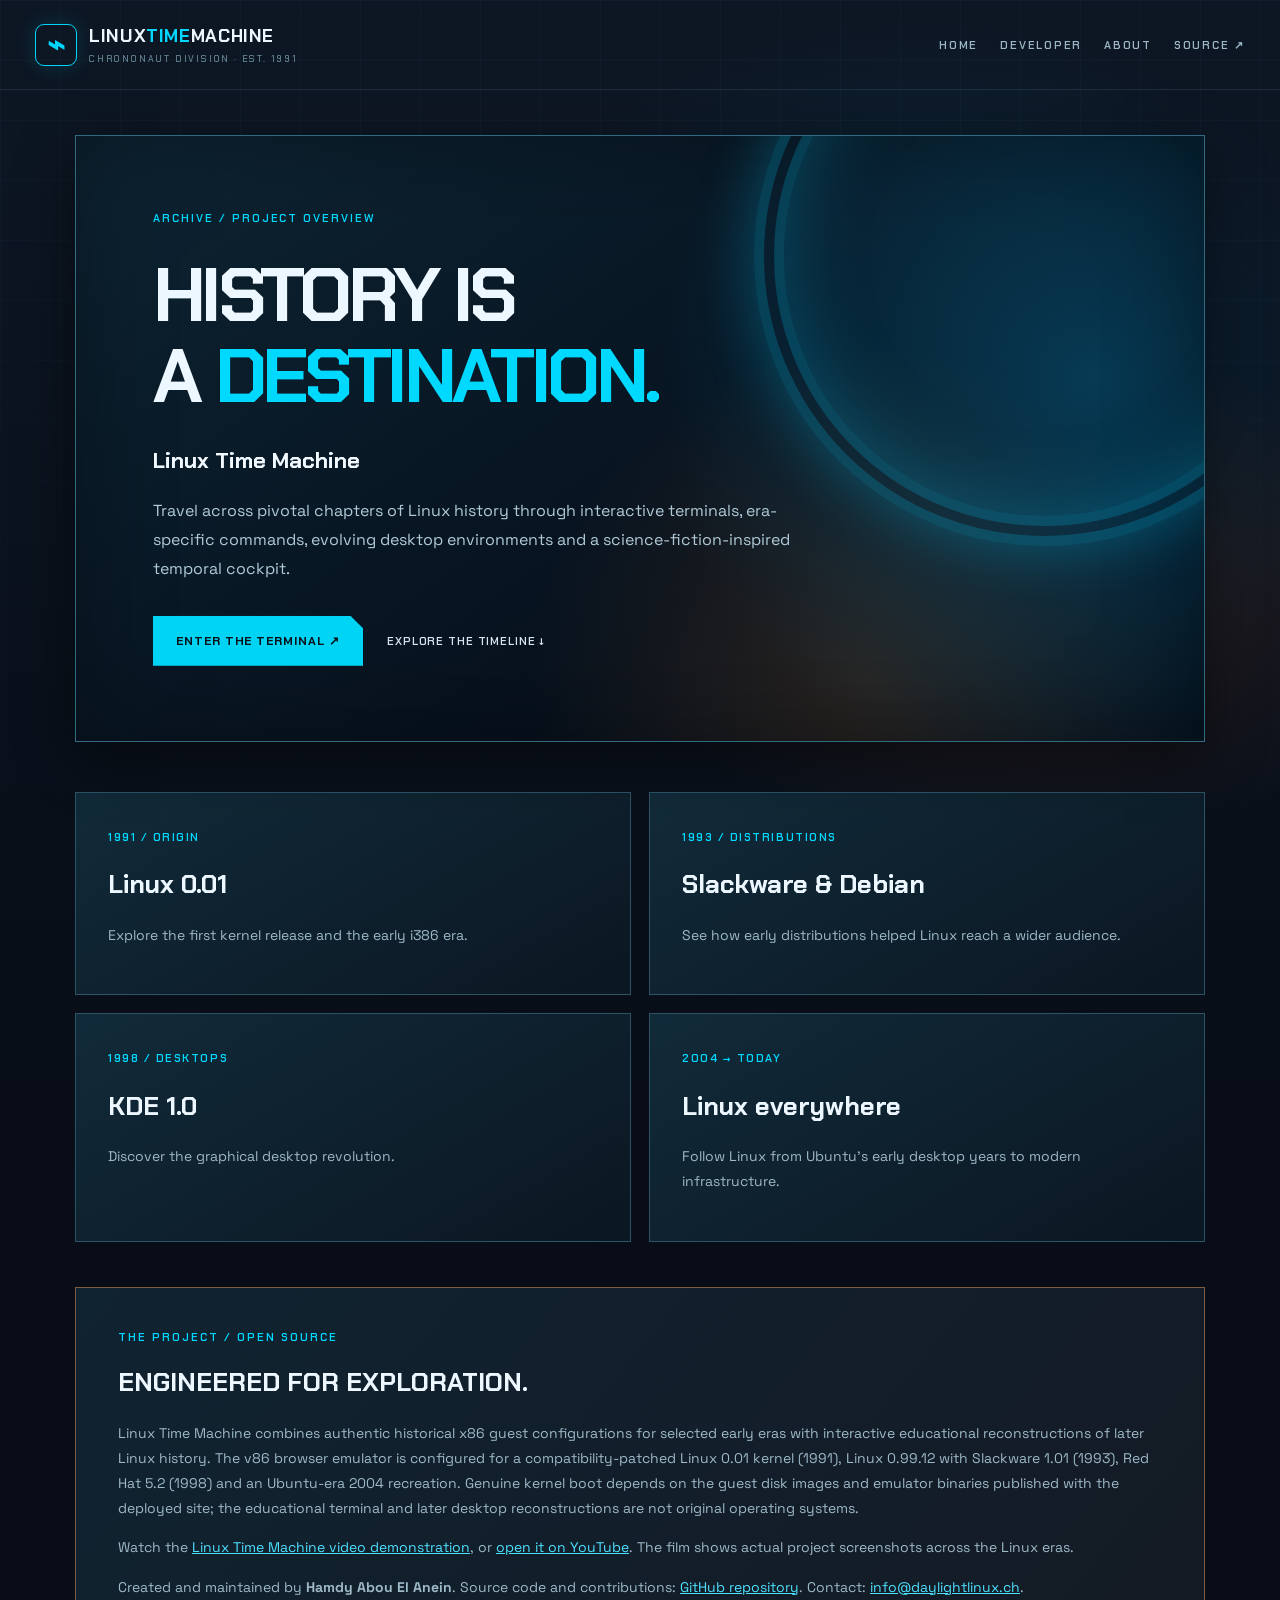
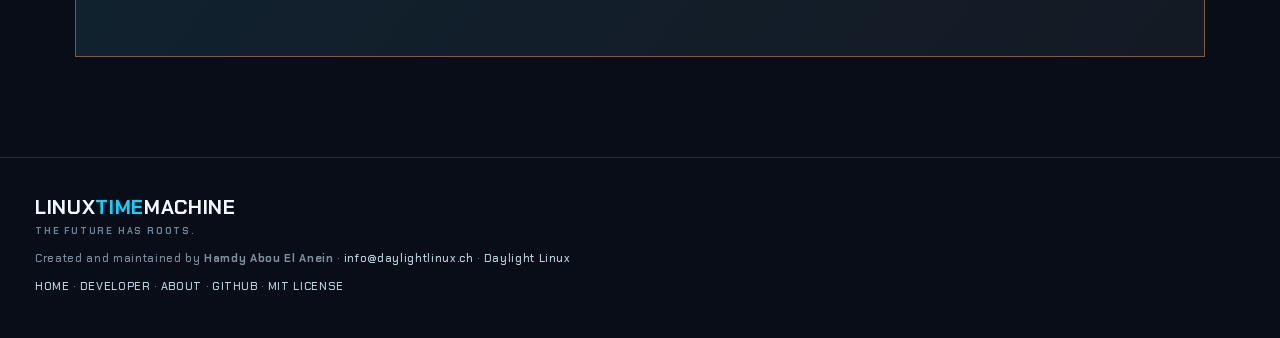
==== commit f0baad43: "feat(video): feature official YouTube demo without changing VM boot code" ====
--- a/about.html
+++ b/about.html
@@ -1 +1 @@
-<!doctype html><html lang="en"><head><meta charset="UTF-8"><meta name="viewport" content="width=device-width,initial-scale=1"><meta name="theme-color" content="#080d17"><meta name="description" content="Explore Linux Time Machine, an interactive journey through the history of Linux, created by Hamdy Abou El Anein."><link rel="canonical" href="https://linuxtimemachine.org/about"><meta property="og:type" content="website"><meta property="og:url" content="https://linuxtimemachine.org/about"><meta property="og:title" content="About Linux Time Machine — Historical Linux Browser Experience"><meta property="og:description" content="Discover how Linux Time Machine blends historical x86 Linux guests with educational retro desktop experiences."><meta property="og:image" content="https://linuxtimemachine.org/assets/linux-time-machine-social.png"><meta name="twitter:card" content="summary_large_image"><title>About Linux Time Machine — Historical Linux Browser Experience</title><link rel="stylesheet" href="/style.css?v=20261117-odyssey10"></head><body><div class="ambient" aria-hidden="true"></div><header class="site-header"><a class="brand" href="/" aria-label="Linux Time Machine home"><span class="brand-icon">⌁</span><span>LINUX<span class="brand-highlight">TIME</span>MACHINE<small>CHRONONAUT DIVISION · EST. 1991</small></span></a><nav class="header-links"><a href="/">HOME</a><a href="/developer.html">DEVELOPER</a><a href="/about.html">ABOUT</a><a href="https://github.com/hamdyaea/linux-time-machine" target="_blank" rel="noopener noreferrer">SOURCE ↗</a></nav></header><main class="profile-page"><section class="profile-hero"><div class="section-kicker">ARCHIVE / PROJECT OVERVIEW</div><h1>HISTORY IS<br>A <em>DESTINATION.</em></h1><p class="profile-lead">Linux Time Machine</p><p>Travel across pivotal chapters of Linux history through interactive terminals, era-specific commands, evolving desktop environments and a science-fiction-inspired temporal cockpit.</p><div class="profile-actions"><a class="primary-action" href="/#terminal-section">ENTER THE TERMINAL ↗</a><a class="secondary-action" href="/#timeline">EXPLORE THE TIMELINE ↓</a></div></section><section class="profile-grid"><article><span>1991 / ORIGIN</span><h2>Linux 0.01</h2><p>Explore the first kernel release and the early i386 era.</p></article><article><span>1993 / DISTRIBUTIONS</span><h2>Slackware &amp; Debian</h2><p>See how early distributions helped Linux reach a wider audience.</p></article><article><span>1998 / DESKTOPS</span><h2>KDE 1.0</h2><p>Discover the graphical desktop revolution.</p></article><article><span>2004 → TODAY</span><h2>Linux everywhere</h2><p>Follow Linux from Ubuntu's early desktop years to modern infrastructure.</p></article></section><section class="profile-panel"><div class="section-kicker">THE PROJECT / OPEN SOURCE</div><h2>ENGINEERED FOR EXPLORATION.</h2><p>Linux Time Machine combines authentic historical x86 guest configurations for selected early eras with interactive educational reconstructions of later Linux history. The v86 browser emulator is configured for a compatibility-patched Linux 0.01 kernel (1991), Linux 0.99.12 with Slackware 1.01 (1993), Red Hat 5.2 (1998) and an Ubuntu-era 2004 recreation. Genuine kernel boot depends on the guest disk images and emulator binaries published with the deployed site; the educational terminal and later desktop reconstructions are not original operating systems.</p><p>Created and maintained by <strong>Hamdy Abou El Anein</strong>. Source code and contributions: <a href="https://github.com/hamdyaea/linux-time-machine">GitHub repository</a>. Contact: <a href="mailto:info@daylightlinux.ch">info@daylightlinux.ch</a>.</p></section></main><footer><div class="footer-brand">LINUX<span>TIME</span>MACHINE <small>THE FUTURE HAS ROOTS.</small></div><div>Created and maintained by <strong>Hamdy Abou El Anein</strong> · <a href="mailto:info@daylightlinux.ch">info@daylightlinux.ch</a> · <a href="https://daylightlinux.ch">Daylight Linux</a></div><div><a href="/">HOME</a> · <a href="/developer.html">DEVELOPER</a> · <a href="/about.html">ABOUT</a> · <a href="https://github.com/hamdyaea">GITHUB</a> · <a href="https://github.com/hamdyaea/linux-time-machine/blob/main/LICENSE">MIT LICENSE</a></div></footer></body></html>+<!doctype html><html lang="en"><head><meta charset="UTF-8"><meta name="viewport" content="width=device-width,initial-scale=1"><meta name="theme-color" content="#080d17"><meta name="description" content="Explore Linux Time Machine, an interactive journey through the history of Linux, created by Hamdy Abou El Anein."><link rel="canonical" href="https://linuxtimemachine.org/about"><meta property="og:type" content="website"><meta property="og:url" content="https://linuxtimemachine.org/about"><meta property="og:title" content="About Linux Time Machine — Historical Linux Browser Experience"><meta property="og:description" content="Discover how Linux Time Machine blends historical x86 Linux guests with educational retro desktop experiences."><meta property="og:image" content="https://linuxtimemachine.org/assets/linux-time-machine-social.png"><meta name="twitter:card" content="summary_large_image"><title>About Linux Time Machine — Historical Linux Browser Experience</title><link rel="stylesheet" href="/style.css?v=20261117-odyssey10"></head><body><div class="ambient" aria-hidden="true"></div><header class="site-header"><a class="brand" href="/" aria-label="Linux Time Machine home"><span class="brand-icon">⌁</span><span>LINUX<span class="brand-highlight">TIME</span>MACHINE<small>CHRONONAUT DIVISION · EST. 1991</small></span></a><nav class="header-links"><a href="/">HOME</a><a href="/developer.html">DEVELOPER</a><a href="/about.html">ABOUT</a><a href="https://github.com/hamdyaea/linux-time-machine" target="_blank" rel="noopener noreferrer">SOURCE ↗</a></nav></header><main class="profile-page"><section class="profile-hero"><div class="section-kicker">ARCHIVE / PROJECT OVERVIEW</div><h1>HISTORY IS<br>A <em>DESTINATION.</em></h1><p class="profile-lead">Linux Time Machine</p><p>Travel across pivotal chapters of Linux history through interactive terminals, era-specific commands, evolving desktop environments and a science-fiction-inspired temporal cockpit.</p><div class="profile-actions"><a class="primary-action" href="/#terminal-section">ENTER THE TERMINAL ↗</a><a class="secondary-action" href="/#timeline">EXPLORE THE TIMELINE ↓</a></div></section><section class="profile-grid"><article><span>1991 / ORIGIN</span><h2>Linux 0.01</h2><p>Explore the first kernel release and the early i386 era.</p></article><article><span>1993 / DISTRIBUTIONS</span><h2>Slackware &amp; Debian</h2><p>See how early distributions helped Linux reach a wider audience.</p></article><article><span>1998 / DESKTOPS</span><h2>KDE 1.0</h2><p>Discover the graphical desktop revolution.</p></article><article><span>2004 → TODAY</span><h2>Linux everywhere</h2><p>Follow Linux from Ubuntu's early desktop years to modern infrastructure.</p></article></section><section class="profile-panel"><div class="section-kicker">THE PROJECT / OPEN SOURCE</div><h2>ENGINEERED FOR EXPLORATION.</h2><p>Linux Time Machine combines authentic historical x86 guest configurations for selected early eras with interactive educational reconstructions of later Linux history. The v86 browser emulator is configured for a compatibility-patched Linux 0.01 kernel (1991), Linux 0.99.12 with Slackware 1.01 (1993), Red Hat 5.2 (1998) and an Ubuntu-era 2004 recreation. Genuine kernel boot depends on the guest disk images and emulator binaries published with the deployed site; the educational terminal and later desktop reconstructions are not original operating systems.</p><p>Watch the <a href="/#watch-demo">Linux Time Machine video demonstration</a>, or <a href="https://youtu.be/GdhBmuVOcXc" target="_blank" rel="noopener noreferrer">open it on YouTube</a>. The film shows actual project screenshots across the Linux eras.</p><p>Created and maintained by <strong>Hamdy Abou El Anein</strong>. Source code and contributions: <a href="https://github.com/hamdyaea/linux-time-machine">GitHub repository</a>. Contact: <a href="mailto:info@daylightlinux.ch">info@daylightlinux.ch</a>.</p></section></main><footer><div class="footer-brand">LINUX<span>TIME</span>MACHINE <small>THE FUTURE HAS ROOTS.</small></div><div>Created and maintained by <strong>Hamdy Abou El Anein</strong> · <a href="mailto:info@daylightlinux.ch">info@daylightlinux.ch</a> · <a href="https://daylightlinux.ch">Daylight Linux</a></div><div><a href="/">HOME</a> · <a href="/developer.html">DEVELOPER</a> · <a href="/about.html">ABOUT</a> · <a href="https://github.com/hamdyaea">GITHUB</a> · <a href="https://github.com/hamdyaea/linux-time-machine/blob/main/LICENSE">MIT LICENSE</a></div></footer></body></html>
--- a/style.css
+++ b/style.css
@@ -193,3 +193,13 @@
 .linux001-facts-source a{color:#8ce2b8;text-decoration:underline;text-underline-offset:2px}
 
 .temporal-gallery .temporal-engine-live{display:block;width:100%;height:auto;max-width:100%;}
+
+
+/* Project video embed: standalone, responsive and isolated from the emulator. */
+.demo-section{margin:64px 0 76px}
+.demo-section .section-heading p{max-width:760px}
+.demo-video{width:100%;max-width:1180px;margin:28px auto 0;aspect-ratio:16/9;overflow:hidden;border:1px solid #3a7085;border-radius:16px;background:#050b14;box-shadow:0 18px 54px #0006,0 0 0 5px #102a37}
+.demo-video iframe{display:block;width:100%;height:100%;border:0}
+.demo-caption{max-width:1180px;margin:18px auto 0;color:#99bccc;font:13px/1.7 system-ui,sans-serif}
+.demo-caption a{color:#67e3f8;text-decoration:underline;text-underline-offset:3px}
+@media(max-width:650px){.demo-section{margin:45px 0 58px}.demo-video{border-radius:8px;box-shadow:0 0 0 3px #102a37}.demo-caption{font-size:12px}}
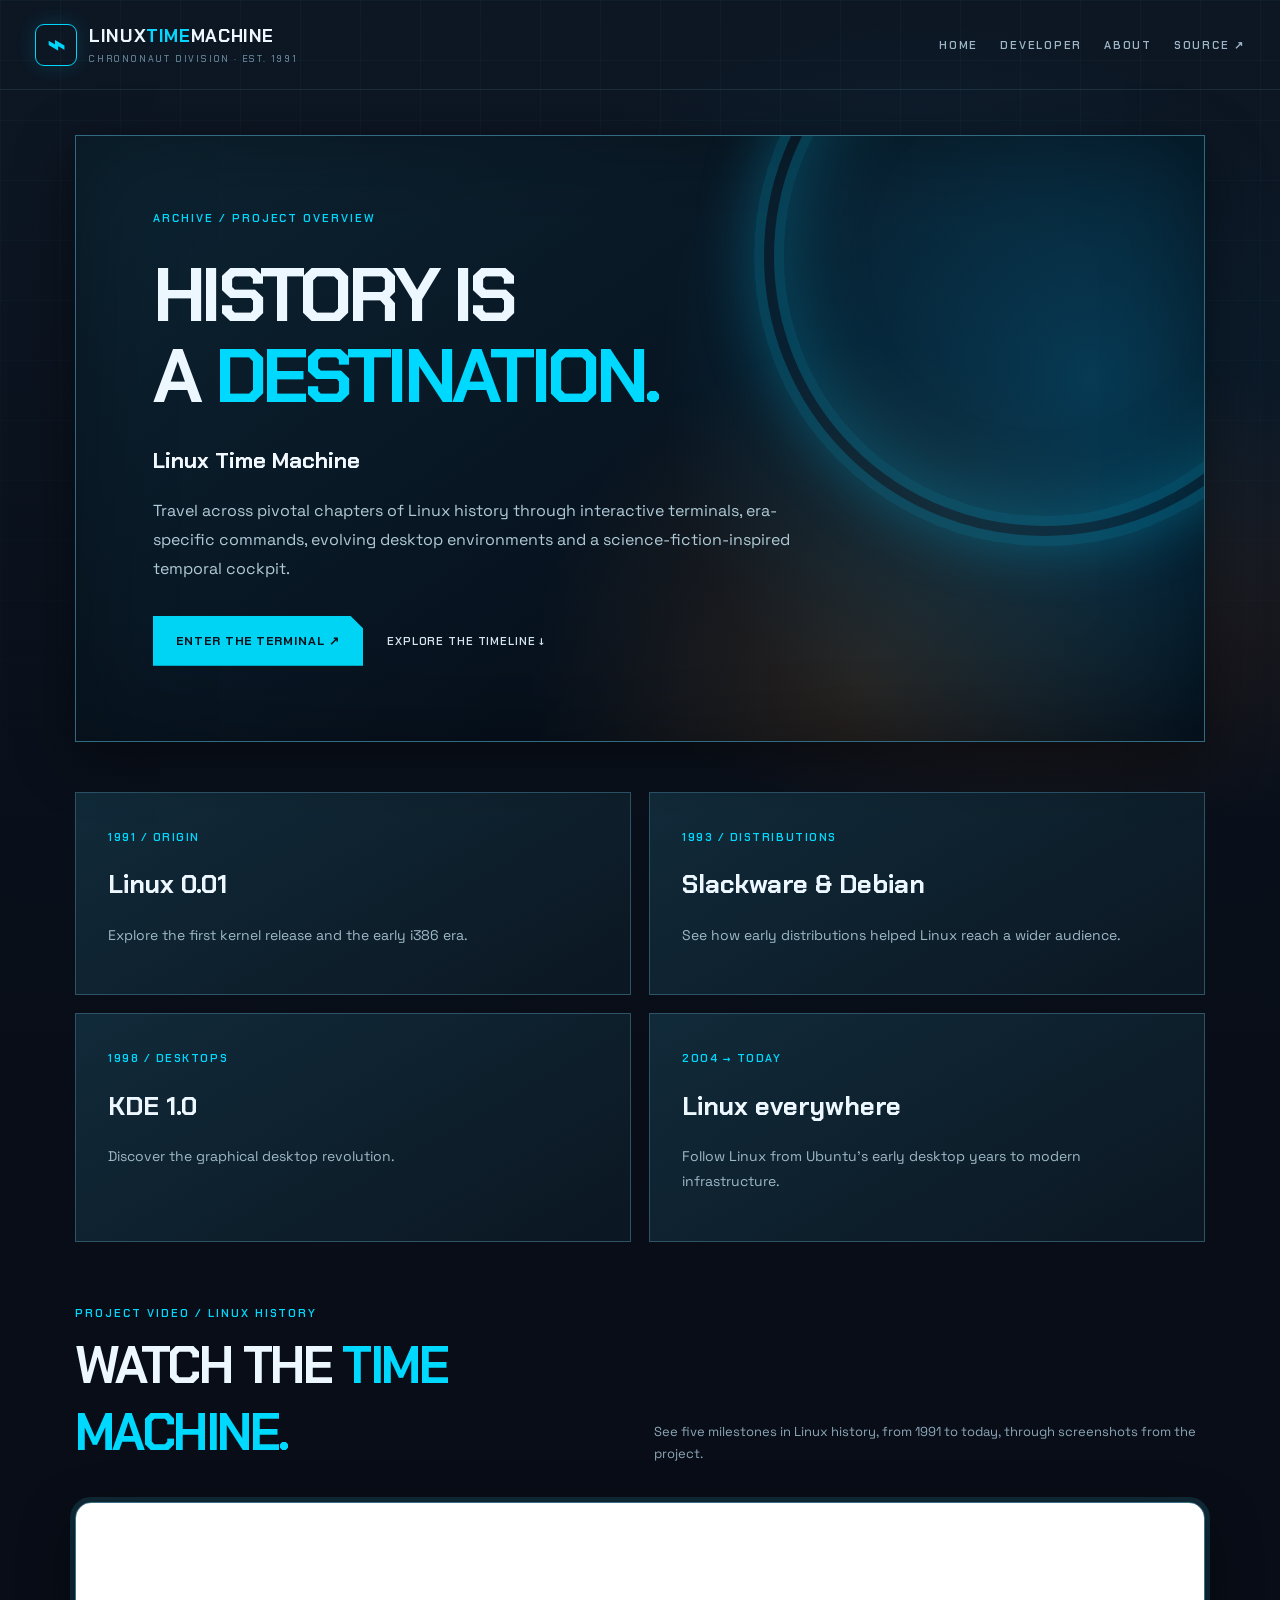
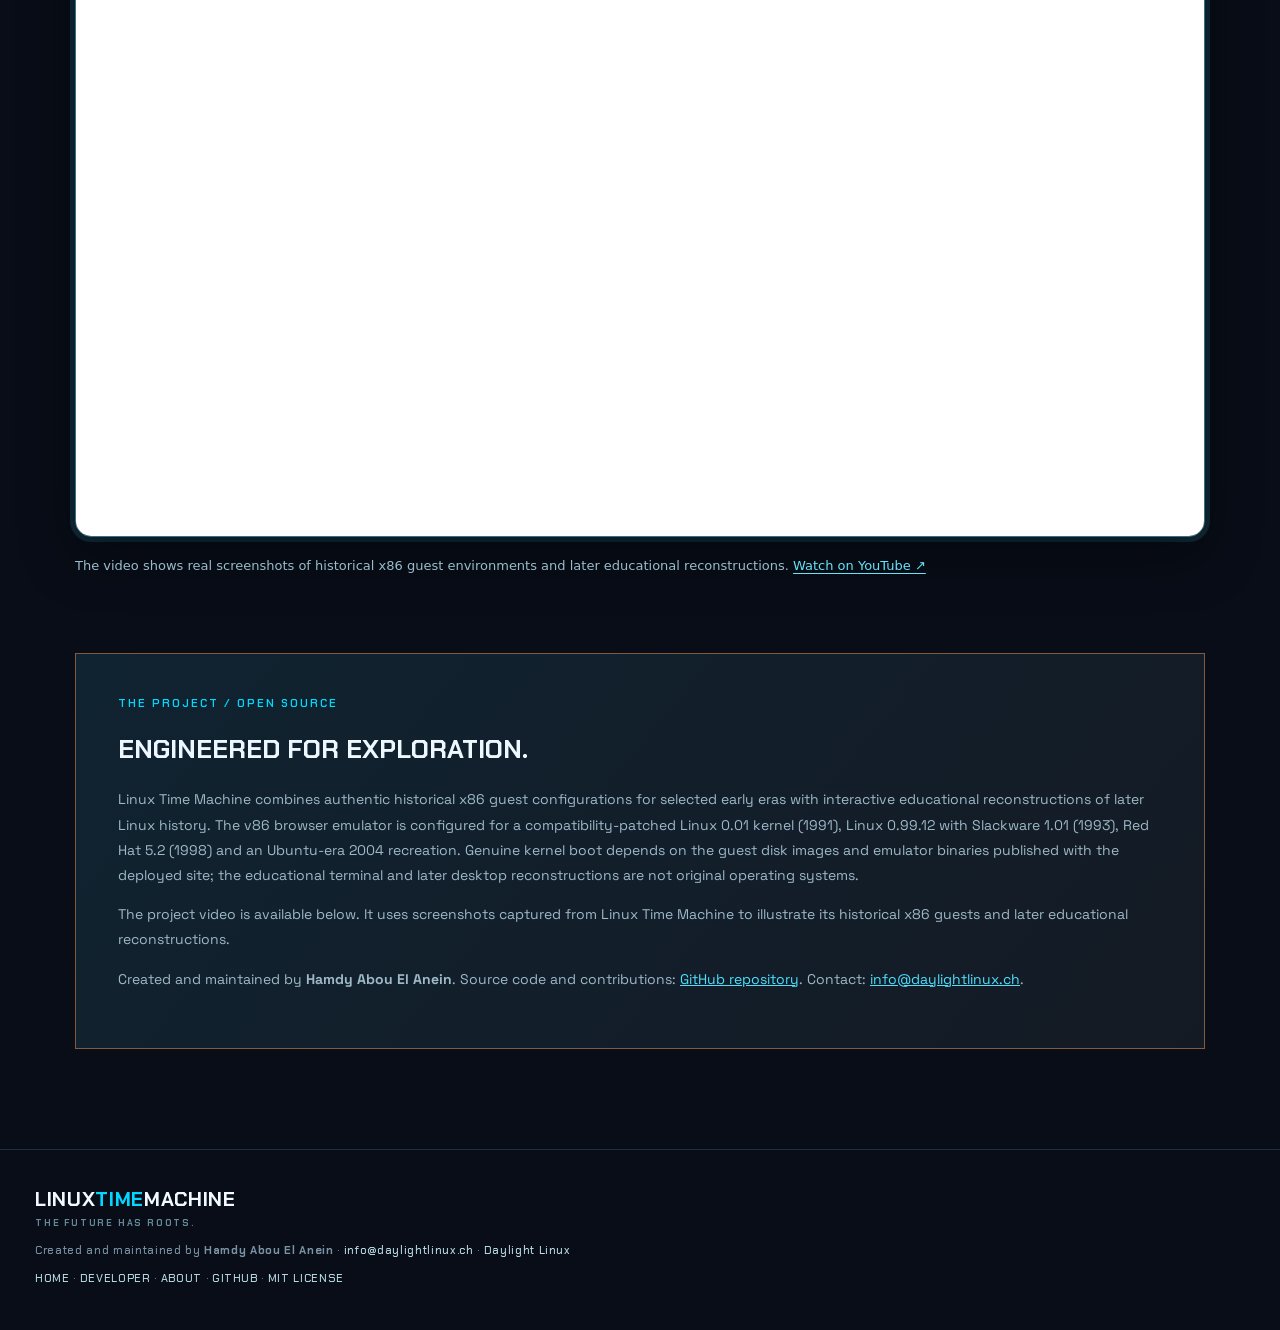
==== commit 6428cc66: "fix(video): show YouTube demo only on About, not terminal homepage" ====
--- a/about.html
+++ b/about.html
@@ -1 +1,6 @@
-<!doctype html><html lang="en"><head><meta charset="UTF-8"><meta name="viewport" content="width=device-width,initial-scale=1"><meta name="theme-color" content="#080d17"><meta name="description" content="Explore Linux Time Machine, an interactive journey through the history of Linux, created by Hamdy Abou El Anein."><link rel="canonical" href="https://linuxtimemachine.org/about"><meta property="og:type" content="website"><meta property="og:url" content="https://linuxtimemachine.org/about"><meta property="og:title" content="About Linux Time Machine — Historical Linux Browser Experience"><meta property="og:description" content="Discover how Linux Time Machine blends historical x86 Linux guests with educational retro desktop experiences."><meta property="og:image" content="https://linuxtimemachine.org/assets/linux-time-machine-social.png"><meta name="twitter:card" content="summary_large_image"><title>About Linux Time Machine — Historical Linux Browser Experience</title><link rel="stylesheet" href="/style.css?v=20261117-odyssey10"></head><body><div class="ambient" aria-hidden="true"></div><header class="site-header"><a class="brand" href="/" aria-label="Linux Time Machine home"><span class="brand-icon">⌁</span><span>LINUX<span class="brand-highlight">TIME</span>MACHINE<small>CHRONONAUT DIVISION · EST. 1991</small></span></a><nav class="header-links"><a href="/">HOME</a><a href="/developer.html">DEVELOPER</a><a href="/about.html">ABOUT</a><a href="https://github.com/hamdyaea/linux-time-machine" target="_blank" rel="noopener noreferrer">SOURCE ↗</a></nav></header><main class="profile-page"><section class="profile-hero"><div class="section-kicker">ARCHIVE / PROJECT OVERVIEW</div><h1>HISTORY IS<br>A <em>DESTINATION.</em></h1><p class="profile-lead">Linux Time Machine</p><p>Travel across pivotal chapters of Linux history through interactive terminals, era-specific commands, evolving desktop environments and a science-fiction-inspired temporal cockpit.</p><div class="profile-actions"><a class="primary-action" href="/#terminal-section">ENTER THE TERMINAL ↗</a><a class="secondary-action" href="/#timeline">EXPLORE THE TIMELINE ↓</a></div></section><section class="profile-grid"><article><span>1991 / ORIGIN</span><h2>Linux 0.01</h2><p>Explore the first kernel release and the early i386 era.</p></article><article><span>1993 / DISTRIBUTIONS</span><h2>Slackware &amp; Debian</h2><p>See how early distributions helped Linux reach a wider audience.</p></article><article><span>1998 / DESKTOPS</span><h2>KDE 1.0</h2><p>Discover the graphical desktop revolution.</p></article><article><span>2004 → TODAY</span><h2>Linux everywhere</h2><p>Follow Linux from Ubuntu's early desktop years to modern infrastructure.</p></article></section><section class="profile-panel"><div class="section-kicker">THE PROJECT / OPEN SOURCE</div><h2>ENGINEERED FOR EXPLORATION.</h2><p>Linux Time Machine combines authentic historical x86 guest configurations for selected early eras with interactive educational reconstructions of later Linux history. The v86 browser emulator is configured for a compatibility-patched Linux 0.01 kernel (1991), Linux 0.99.12 with Slackware 1.01 (1993), Red Hat 5.2 (1998) and an Ubuntu-era 2004 recreation. Genuine kernel boot depends on the guest disk images and emulator binaries published with the deployed site; the educational terminal and later desktop reconstructions are not original operating systems.</p><p>Watch the <a href="/#watch-demo">Linux Time Machine video demonstration</a>, or <a href="https://youtu.be/GdhBmuVOcXc" target="_blank" rel="noopener noreferrer">open it on YouTube</a>. The film shows actual project screenshots across the Linux eras.</p><p>Created and maintained by <strong>Hamdy Abou El Anein</strong>. Source code and contributions: <a href="https://github.com/hamdyaea/linux-time-machine">GitHub repository</a>. Contact: <a href="mailto:info@daylightlinux.ch">info@daylightlinux.ch</a>.</p></section></main><footer><div class="footer-brand">LINUX<span>TIME</span>MACHINE <small>THE FUTURE HAS ROOTS.</small></div><div>Created and maintained by <strong>Hamdy Abou El Anein</strong> · <a href="mailto:info@daylightlinux.ch">info@daylightlinux.ch</a> · <a href="https://daylightlinux.ch">Daylight Linux</a></div><div><a href="/">HOME</a> · <a href="/developer.html">DEVELOPER</a> · <a href="/about.html">ABOUT</a> · <a href="https://github.com/hamdyaea">GITHUB</a> · <a href="https://github.com/hamdyaea/linux-time-machine/blob/main/LICENSE">MIT LICENSE</a></div></footer></body></html>+<!doctype html><html lang="en"><head><meta charset="UTF-8"><meta name="viewport" content="width=device-width,initial-scale=1"><meta name="theme-color" content="#080d17"><meta name="description" content="Explore Linux Time Machine, an interactive journey through the history of Linux, created by Hamdy Abou El Anein."><link rel="canonical" href="https://linuxtimemachine.org/about"><meta property="og:type" content="website"><meta property="og:url" content="https://linuxtimemachine.org/about"><meta property="og:title" content="About Linux Time Machine — Historical Linux Browser Experience"><meta property="og:description" content="Discover how Linux Time Machine blends historical x86 Linux guests with educational retro desktop experiences."><meta property="og:image" content="https://linuxtimemachine.org/assets/linux-time-machine-social.png"><meta name="twitter:card" content="summary_large_image"><title>About Linux Time Machine — Historical Linux Browser Experience</title><link rel="stylesheet" href="/style.css?v=20261117-odyssey10"></head><body><div class="ambient" aria-hidden="true"></div><header class="site-header"><a class="brand" href="/" aria-label="Linux Time Machine home"><span class="brand-icon">⌁</span><span>LINUX<span class="brand-highlight">TIME</span>MACHINE<small>CHRONONAUT DIVISION · EST. 1991</small></span></a><nav class="header-links"><a href="/">HOME</a><a href="/developer.html">DEVELOPER</a><a href="/about.html">ABOUT</a><a href="https://github.com/hamdyaea/linux-time-machine" target="_blank" rel="noopener noreferrer">SOURCE ↗</a></nav></header><main class="profile-page"><section class="profile-hero"><div class="section-kicker">ARCHIVE / PROJECT OVERVIEW</div><h1>HISTORY IS<br>A <em>DESTINATION.</em></h1><p class="profile-lead">Linux Time Machine</p><p>Travel across pivotal chapters of Linux history through interactive terminals, era-specific commands, evolving desktop environments and a science-fiction-inspired temporal cockpit.</p><div class="profile-actions"><a class="primary-action" href="/#terminal-section">ENTER THE TERMINAL ↗</a><a class="secondary-action" href="/#timeline">EXPLORE THE TIMELINE ↓</a></div></section><section class="profile-grid"><article><span>1991 / ORIGIN</span><h2>Linux 0.01</h2><p>Explore the first kernel release and the early i386 era.</p></article><article><span>1993 / DISTRIBUTIONS</span><h2>Slackware &amp; Debian</h2><p>See how early distributions helped Linux reach a wider audience.</p></article><article><span>1998 / DESKTOPS</span><h2>KDE 1.0</h2><p>Discover the graphical desktop revolution.</p></article><article><span>2004 → TODAY</span><h2>Linux everywhere</h2><p>Follow Linux from Ubuntu's early desktop years to modern infrastructure.</p></article></section><section class="demo-section" id="watch-demo" aria-labelledby="demo-title">
+<div class="section-kicker">PROJECT VIDEO / LINUX HISTORY</div>
+<div class="section-heading"><h2 id="demo-title">WATCH THE <em>TIME MACHINE.</em></h2><p>See five milestones in Linux history, from 1991 to today, through screenshots from the project.</p></div>
+<div class="demo-video"><iframe src="https://www.youtube-nocookie.com/embed/GdhBmuVOcXc" title="Linux Time Machine — 1991 to Today — official project video" width="1600" height="900" loading="lazy" referrerpolicy="strict-origin-when-cross-origin" allow="encrypted-media; picture-in-picture; fullscreen" allowfullscreen></iframe></div>
+<p class="demo-caption">The video shows real screenshots of historical x86 guest environments and later educational reconstructions. <a href="https://youtu.be/GdhBmuVOcXc" target="_blank" rel="noopener noreferrer">Watch on YouTube ↗</a></p>
+</section><section class="profile-panel"><div class="section-kicker">THE PROJECT / OPEN SOURCE</div><h2>ENGINEERED FOR EXPLORATION.</h2><p>Linux Time Machine combines authentic historical x86 guest configurations for selected early eras with interactive educational reconstructions of later Linux history. The v86 browser emulator is configured for a compatibility-patched Linux 0.01 kernel (1991), Linux 0.99.12 with Slackware 1.01 (1993), Red Hat 5.2 (1998) and an Ubuntu-era 2004 recreation. Genuine kernel boot depends on the guest disk images and emulator binaries published with the deployed site; the educational terminal and later desktop reconstructions are not original operating systems.</p><p>The project video is available below. It uses screenshots captured from Linux Time Machine to illustrate its historical x86 guests and later educational reconstructions.</p><p>Created and maintained by <strong>Hamdy Abou El Anein</strong>. Source code and contributions: <a href="https://github.com/hamdyaea/linux-time-machine">GitHub repository</a>. Contact: <a href="mailto:info@daylightlinux.ch">info@daylightlinux.ch</a>.</p></section></main><footer><div class="footer-brand">LINUX<span>TIME</span>MACHINE <small>THE FUTURE HAS ROOTS.</small></div><div>Created and maintained by <strong>Hamdy Abou El Anein</strong> · <a href="mailto:info@daylightlinux.ch">info@daylightlinux.ch</a> · <a href="https://daylightlinux.ch">Daylight Linux</a></div><div><a href="/">HOME</a> · <a href="/developer.html">DEVELOPER</a> · <a href="/about.html">ABOUT</a> · <a href="https://github.com/hamdyaea">GITHUB</a> · <a href="https://github.com/hamdyaea/linux-time-machine/blob/main/LICENSE">MIT LICENSE</a></div></footer></body></html>
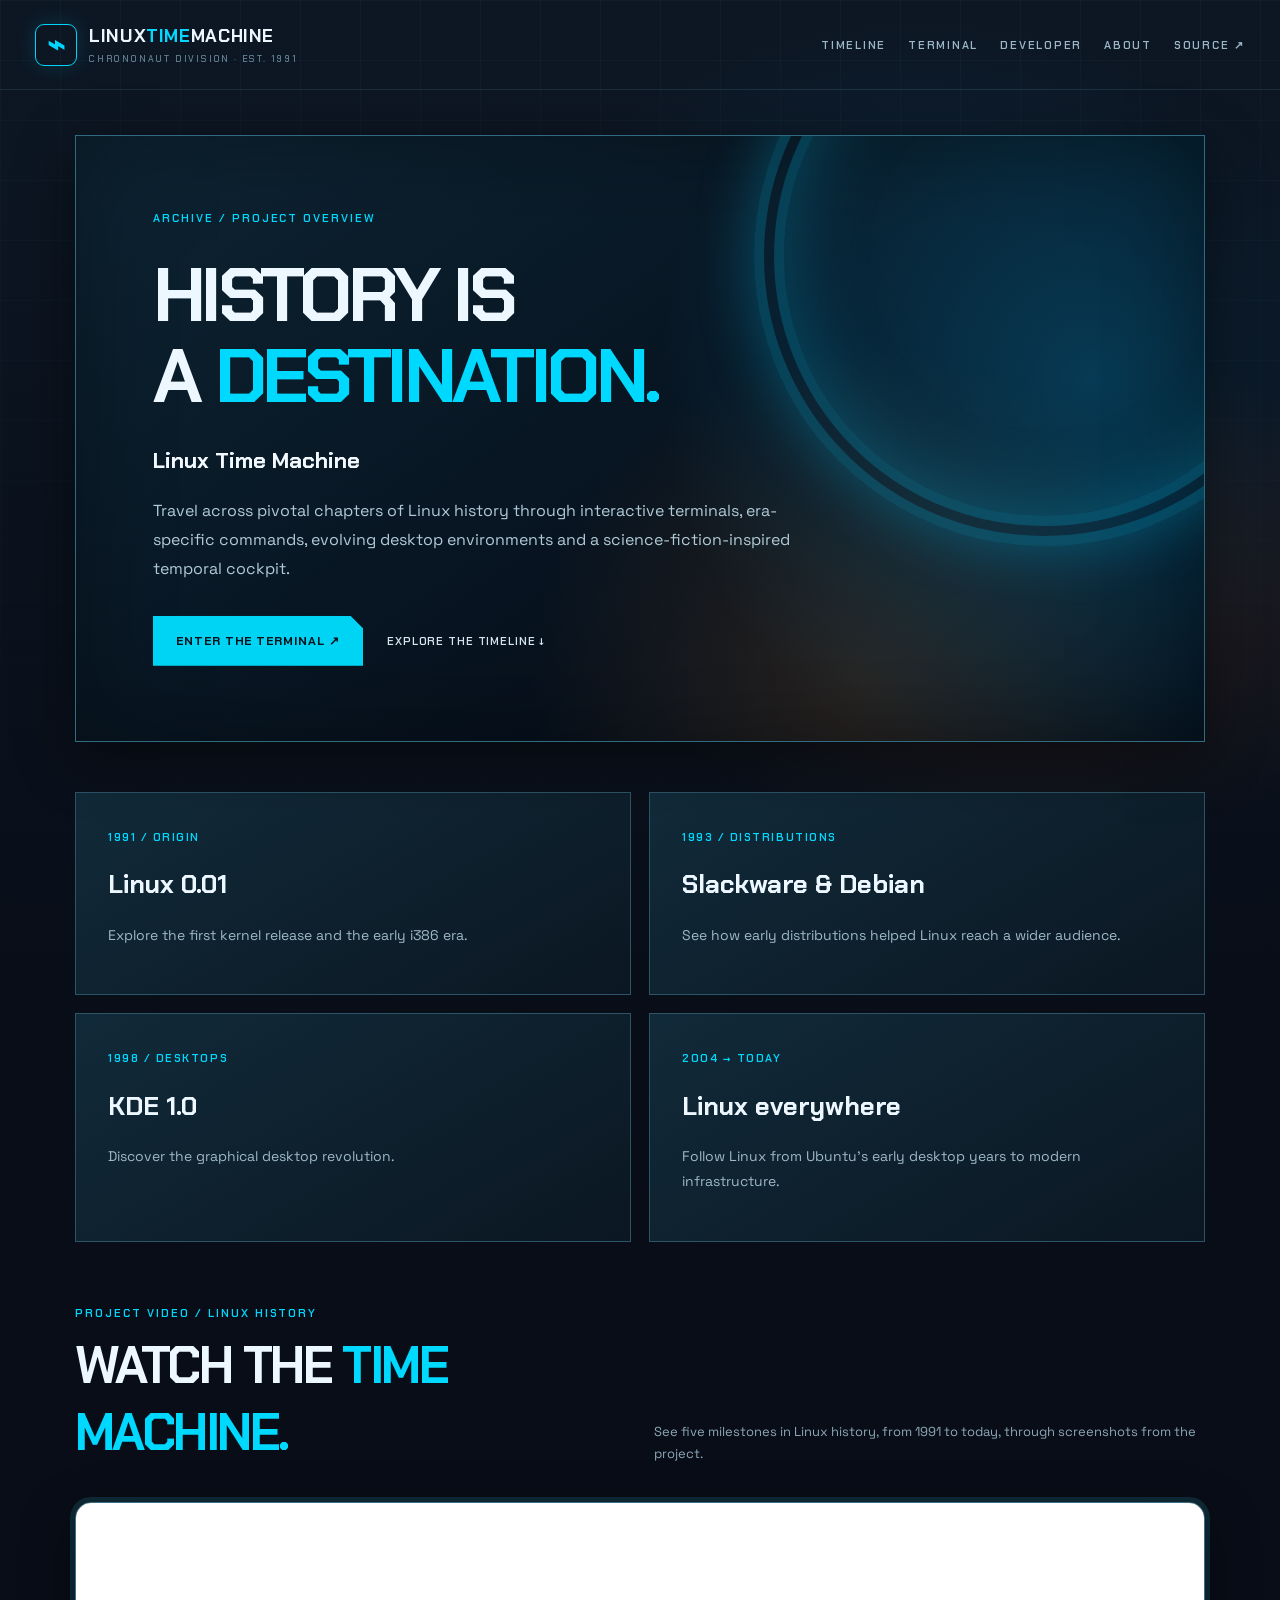
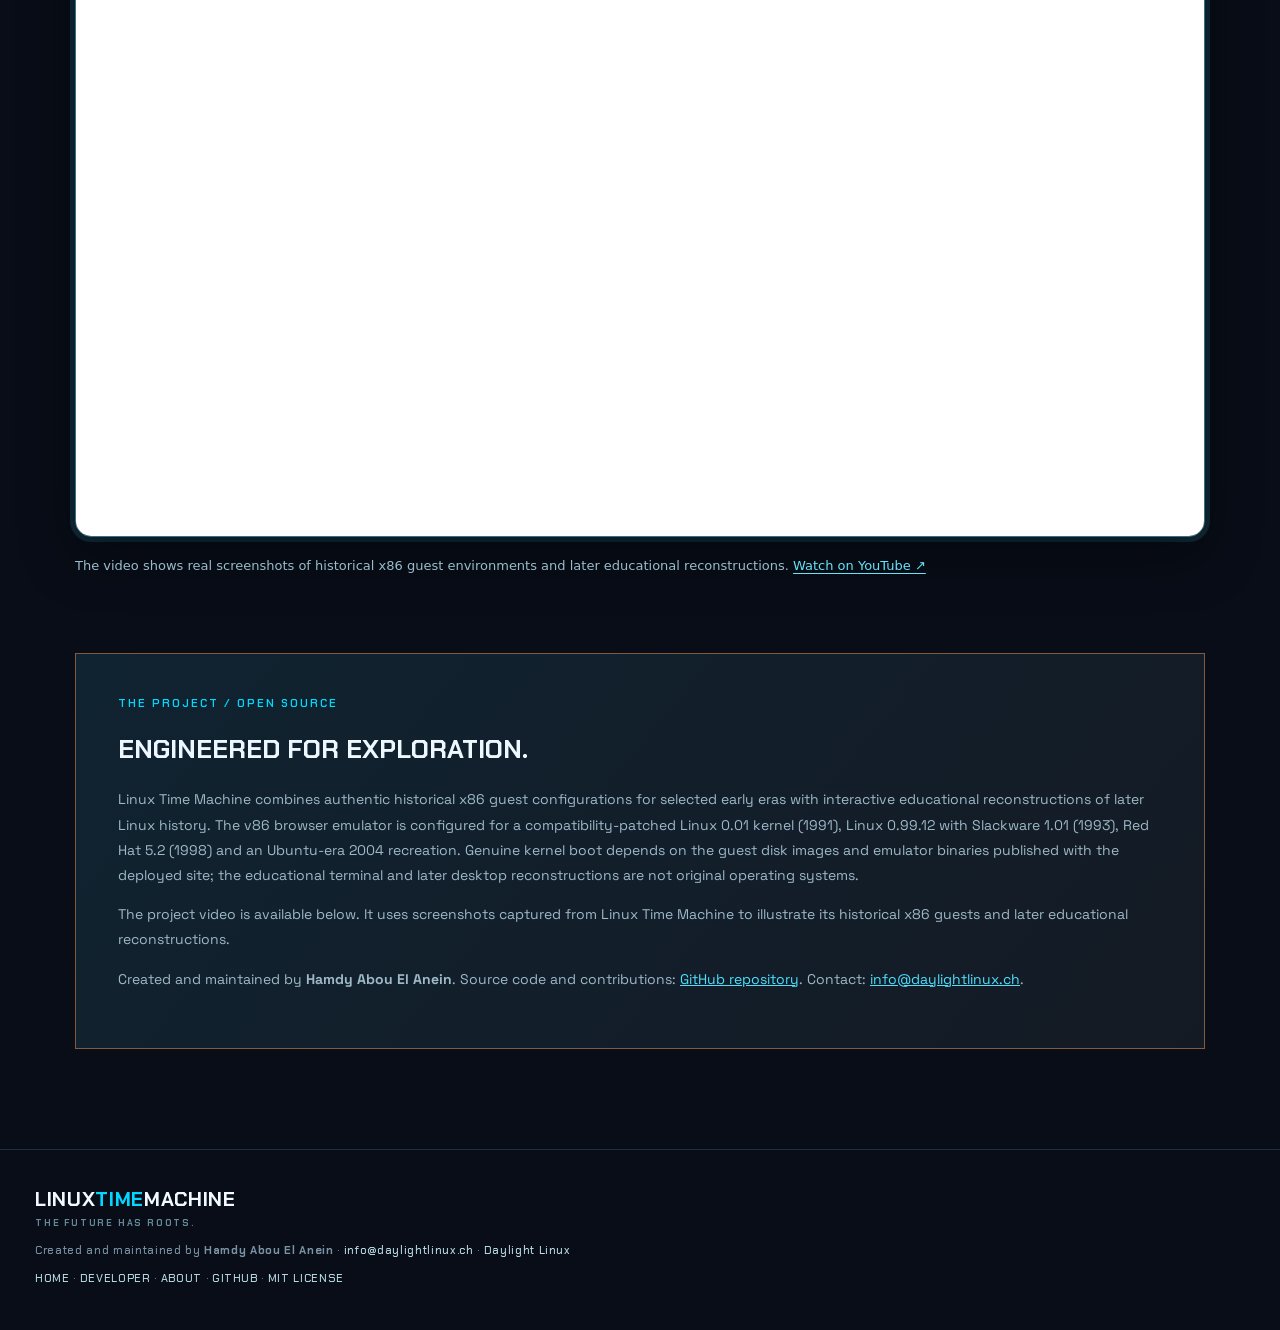
==== commit 7cfd2097: "fix(nav): restore historical five-link header on About" ====
--- a/about.html
+++ b/about.html
@@ -1,4 +1,4 @@
-<!doctype html><html lang="en"><head><meta charset="UTF-8"><meta name="viewport" content="width=device-width,initial-scale=1"><meta name="theme-color" content="#080d17"><meta name="description" content="Explore Linux Time Machine, an interactive journey through the history of Linux, created by Hamdy Abou El Anein."><link rel="canonical" href="https://linuxtimemachine.org/about"><meta property="og:type" content="website"><meta property="og:url" content="https://linuxtimemachine.org/about"><meta property="og:title" content="About Linux Time Machine — Historical Linux Browser Experience"><meta property="og:description" content="Discover how Linux Time Machine blends historical x86 Linux guests with educational retro desktop experiences."><meta property="og:image" content="https://linuxtimemachine.org/assets/linux-time-machine-social.png"><meta name="twitter:card" content="summary_large_image"><title>About Linux Time Machine — Historical Linux Browser Experience</title><link rel="stylesheet" href="/style.css?v=20261117-odyssey10"></head><body><div class="ambient" aria-hidden="true"></div><header class="site-header"><a class="brand" href="/" aria-label="Linux Time Machine home"><span class="brand-icon">⌁</span><span>LINUX<span class="brand-highlight">TIME</span>MACHINE<small>CHRONONAUT DIVISION · EST. 1991</small></span></a><nav class="header-links"><a href="/">HOME</a><a href="/developer.html">DEVELOPER</a><a href="/about.html">ABOUT</a><a href="https://github.com/hamdyaea/linux-time-machine" target="_blank" rel="noopener noreferrer">SOURCE ↗</a></nav></header><main class="profile-page"><section class="profile-hero"><div class="section-kicker">ARCHIVE / PROJECT OVERVIEW</div><h1>HISTORY IS<br>A <em>DESTINATION.</em></h1><p class="profile-lead">Linux Time Machine</p><p>Travel across pivotal chapters of Linux history through interactive terminals, era-specific commands, evolving desktop environments and a science-fiction-inspired temporal cockpit.</p><div class="profile-actions"><a class="primary-action" href="/#terminal-section">ENTER THE TERMINAL ↗</a><a class="secondary-action" href="/#timeline">EXPLORE THE TIMELINE ↓</a></div></section><section class="profile-grid"><article><span>1991 / ORIGIN</span><h2>Linux 0.01</h2><p>Explore the first kernel release and the early i386 era.</p></article><article><span>1993 / DISTRIBUTIONS</span><h2>Slackware &amp; Debian</h2><p>See how early distributions helped Linux reach a wider audience.</p></article><article><span>1998 / DESKTOPS</span><h2>KDE 1.0</h2><p>Discover the graphical desktop revolution.</p></article><article><span>2004 → TODAY</span><h2>Linux everywhere</h2><p>Follow Linux from Ubuntu's early desktop years to modern infrastructure.</p></article></section><section class="demo-section" id="watch-demo" aria-labelledby="demo-title">
+<!doctype html><html lang="en"><head><meta charset="UTF-8"><meta name="viewport" content="width=device-width,initial-scale=1"><meta name="theme-color" content="#080d17"><meta name="description" content="Explore Linux Time Machine, an interactive journey through the history of Linux, created by Hamdy Abou El Anein."><link rel="canonical" href="https://linuxtimemachine.org/about"><meta property="og:type" content="website"><meta property="og:url" content="https://linuxtimemachine.org/about"><meta property="og:title" content="About Linux Time Machine — Historical Linux Browser Experience"><meta property="og:description" content="Discover how Linux Time Machine blends historical x86 Linux guests with educational retro desktop experiences."><meta property="og:image" content="https://linuxtimemachine.org/assets/linux-time-machine-social.png"><meta name="twitter:card" content="summary_large_image"><title>About Linux Time Machine — Historical Linux Browser Experience</title><link rel="stylesheet" href="/style.css?v=20261117-odyssey10"></head><body><div class="ambient" aria-hidden="true"></div><header class="site-header"><a class="brand" href="/" aria-label="Linux Time Machine home"><span class="brand-icon">⌁</span><span>LINUX<span class="brand-highlight">TIME</span>MACHINE<small>CHRONONAUT DIVISION · EST. 1991</small></span></a><nav class="header-links"><a href="/#timeline">TIMELINE</a><a href="/#terminal-section">TERMINAL</a><a href="/developer.html">DEVELOPER</a><a href="/about.html">ABOUT</a><a href="https://github.com/hamdyaea/linux-time-machine" target="_blank" rel="noopener noreferrer">SOURCE ↗</a></nav></header><main class="profile-page"><section class="profile-hero"><div class="section-kicker">ARCHIVE / PROJECT OVERVIEW</div><h1>HISTORY IS<br>A <em>DESTINATION.</em></h1><p class="profile-lead">Linux Time Machine</p><p>Travel across pivotal chapters of Linux history through interactive terminals, era-specific commands, evolving desktop environments and a science-fiction-inspired temporal cockpit.</p><div class="profile-actions"><a class="primary-action" href="/#terminal-section">ENTER THE TERMINAL ↗</a><a class="secondary-action" href="/#timeline">EXPLORE THE TIMELINE ↓</a></div></section><section class="profile-grid"><article><span>1991 / ORIGIN</span><h2>Linux 0.01</h2><p>Explore the first kernel release and the early i386 era.</p></article><article><span>1993 / DISTRIBUTIONS</span><h2>Slackware &amp; Debian</h2><p>See how early distributions helped Linux reach a wider audience.</p></article><article><span>1998 / DESKTOPS</span><h2>KDE 1.0</h2><p>Discover the graphical desktop revolution.</p></article><article><span>2004 → TODAY</span><h2>Linux everywhere</h2><p>Follow Linux from Ubuntu's early desktop years to modern infrastructure.</p></article></section><section class="demo-section" id="watch-demo" aria-labelledby="demo-title">
 <div class="section-kicker">PROJECT VIDEO / LINUX HISTORY</div>
 <div class="section-heading"><h2 id="demo-title">WATCH THE <em>TIME MACHINE.</em></h2><p>See five milestones in Linux history, from 1991 to today, through screenshots from the project.</p></div>
 <div class="demo-video"><iframe src="https://www.youtube-nocookie.com/embed/GdhBmuVOcXc" title="Linux Time Machine — 1991 to Today — official project video" width="1600" height="900" loading="lazy" referrerpolicy="strict-origin-when-cross-origin" allow="encrypted-media; picture-in-picture; fullscreen" allowfullscreen></iframe></div>
